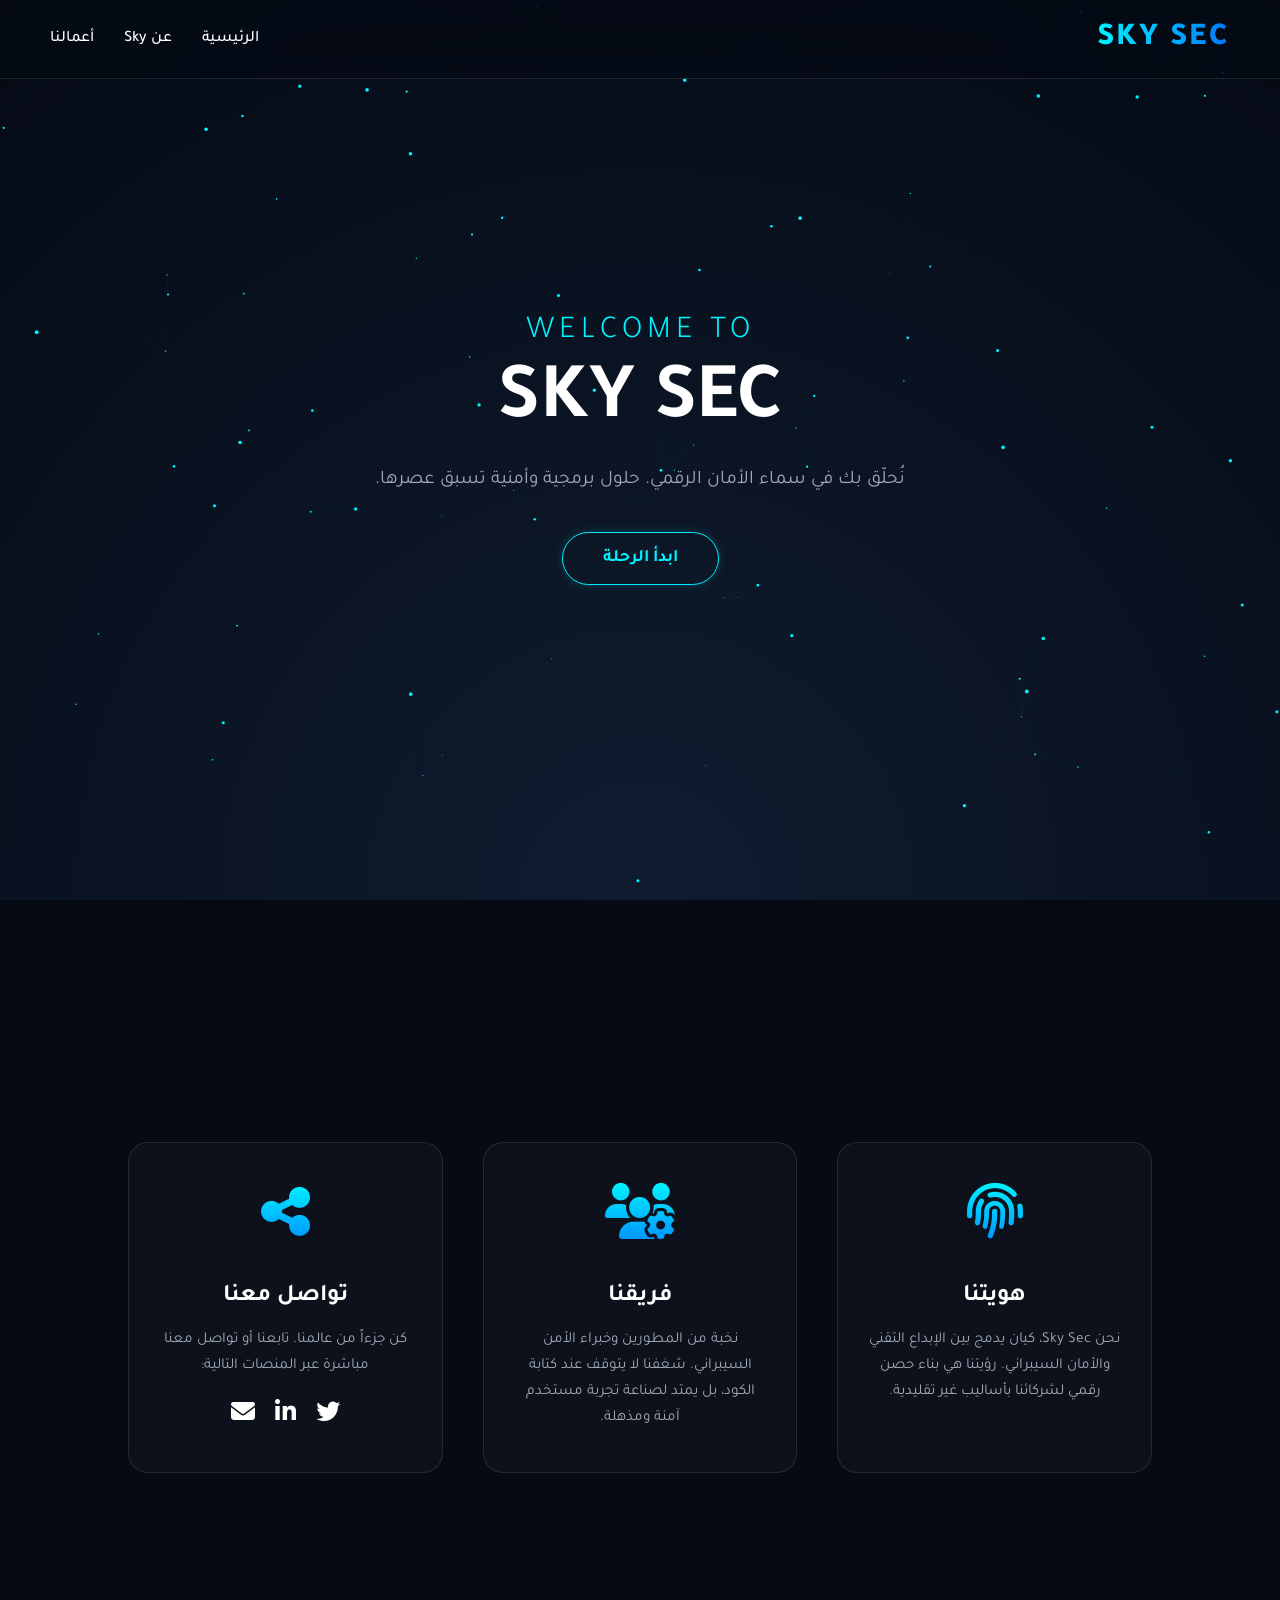
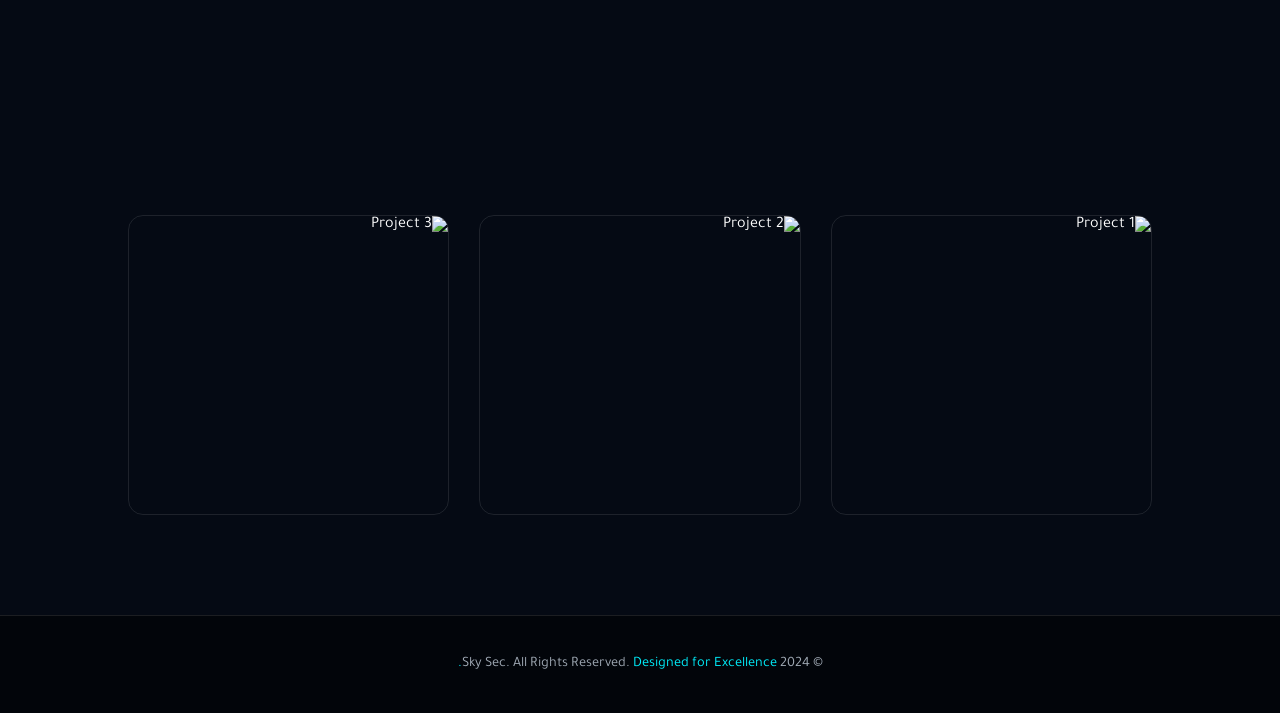
==== index.html @ 476be7e0 "Create index.html" ====
<!DOCTYPE html>
<html lang="ar" dir="rtl">
<head>
    <meta charset="UTF-8">
    <meta name="viewport" content="width=device-width, initial-scale=1.0">
    <title>Sky Sec | المستقبل الرقمي</title>
    
    <link href="https://fonts.googleapis.com/css2?family=Tajawal:wght@300;400;700;900&display=swap" rel="stylesheet">
    <link rel="stylesheet" href="https://cdnjs.cloudflare.com/ajax/libs/font-awesome/6.4.0/css/all.min.css">

    <style>
        /* --- المتغيرات والألوان --- */
        :root {
            --bg-color: #050a14;
            --accent-main: #00f2ff; /* سماوي نيون */
            --accent-secondary: #0078ff; /* أزرق كهربائي */
            --glass-bg: rgba(255, 255, 255, 0.03);
            --glass-border: rgba(255, 255, 255, 0.1);
            --text-main: #ffffff;
            --text-muted: #a0aab5;
        }

        * {
            margin: 0;
            padding: 0;
            box-sizing: border-box;
            font-family: 'Tajawal', sans-serif;
            scroll-behavior: smooth;
        }

        body {
            background-color: var(--bg-color);
            color: var(--text-main);
            overflow-x: hidden;
        }

        /* --- خلفية النجوم المتحركة --- */
        #canvas-bg {
            position: fixed;
            top: 0;
            left: 0;
            width: 100%;
            height: 100%;
            z-index: -1;
            background: radial-gradient(circle at bottom, #0f1c30 0%, #050a14 100%);
        }

        /* --- شريط التنقل (Glass Header) --- */
        header {
            position: fixed;
            top: 0;
            width: 100%;
            padding: 20px 50px;
            display: flex;
            justify-content: space-between;
            align-items: center;
            z-index: 1000;
            background: rgba(5, 10, 20, 0.7);
            backdrop-filter: blur(15px);
            border-bottom: 1px solid var(--glass-border);
            transition: 0.3s;
        }

        .logo {
            font-size: 2rem;
            font-weight: 900;
            text-transform: uppercase;
            letter-spacing: 2px;
            background: linear-gradient(90deg, var(--accent-main), var(--accent-secondary));
            -webkit-background-clip: text;
            -webkit-text-fill-color: transparent;
            position: relative;
        }

        nav ul {
            display: flex;
            list-style: none;
            gap: 30px;
        }

        nav a {
            text-decoration: none;
            color: var(--text-main);
            font-weight: 500;
            position: relative;
            padding-bottom: 5px;
            transition: 0.3s;
        }

        nav a::after {
            content: '';
            position: absolute;
            width: 0;
            height: 2px;
            bottom: 0;
            right: 0;
            background: var(--accent-main);
            transition: 0.3s;
        }

        nav a:hover::after { width: 100%; }

        /* --- القسم الرئيسي (Hero) --- */
        .hero {
            height: 100vh;
            display: flex;
            flex-direction: column;
            justify-content: center;
            align-items: center;
            text-align: center;
            padding: 0 20px;
            position: relative;
        }

        .hero h1 {
            font-size: 5rem;
            line-height: 1.1;
            margin-bottom: 20px;
            animation: fadeUp 1s ease-out;
        }

        .hero h1 span {
            color: var(--accent-main);
            display: block;
            font-size: 2rem;
            font-weight: 300;
            letter-spacing: 5px;
            margin-bottom: 10px;
        }

        .hero p {
            font-size: 1.2rem;
            color: var(--text-muted);
            max-width: 600px;
            margin-bottom: 40px;
            animation: fadeUp 1.2s ease-out;
        }

        .btn-glow {
            padding: 15px 40px;
            background: transparent;
            border: 1px solid var(--accent-main);
            color: var(--accent-main);
            font-size: 1.1rem;
            font-weight: bold;
            cursor: pointer;
            position: relative;
            overflow: hidden;
            transition: 0.4s;
            border-radius: 30px;
            text-decoration: none;
            box-shadow: 0 0 10px rgba(0, 242, 255, 0.2);
            animation: fadeUp 1.4s ease-out;
        }

        .btn-glow:hover {
            background: var(--accent-main);
            color: #000;
            box-shadow: 0 0 30px rgba(0, 242, 255, 0.6);
        }

        /* --- العناوين المشتركة --- */
        .section-title {
            text-align: center;
            font-size: 3rem;
            margin-bottom: 60px;
            position: relative;
            display: inline-block;
            left: 50%;
            transform: translateX(-50%);
        }
        .section-title::after {
            content: '';
            display: block;
            width: 80px;
            height: 4px;
            background: var(--accent-secondary);
            margin: 10px auto;
            border-radius: 2px;
        }

        /* --- قسم من نحن (الكروت الزجاجية) --- */
        section { padding: 100px 10%; position: relative; }

        .about-container {
            display: grid;
            grid-template-columns: repeat(auto-fit, minmax(300px, 1fr));
            gap: 40px;
        }

        .glass-card {
            background: var(--glass-bg);
            border: 1px solid var(--glass-border);
            backdrop-filter: blur(10px);
            padding: 40px 30px;
            border-radius: 20px;
            text-align: center;
            transition: 0.4s;
            position: relative;
            overflow: hidden;
            transform: translateY(50px);
            opacity: 0;
        }

        .glass-card::before {
            content: '';
            position: absolute;
            top: 0; left: 0; width: 100%; height: 100%;
            background: linear-gradient(135deg, rgba(255,255,255,0.1) 0%, transparent 100%);
            opacity: 0;
            transition: 0.4s;
        }

        .glass-card:hover {
            transform: translateY(-10px) !important;
            border-color: var(--accent-main);
            box-shadow: 0 10px 40px -10px rgba(0, 242, 255, 0.2);
        }

        .glass-card:hover::before { opacity: 1; }

        .icon-box {
            font-size: 3.5rem;
            margin-bottom: 25px;
            background: linear-gradient(to bottom, var(--accent-main), var(--accent-secondary));
            -webkit-background-clip: text;
            -webkit-text-fill-color: transparent;
        }

        .glass-card h3 { font-size: 1.5rem; margin-bottom: 15px; }
        .glass-card p { color: var(--text-muted); font-size: 0.95rem; line-height: 1.7; }

        /* أيقونات التواصل */
        .social-icons {
            margin-top: 20px;
            display: flex;
            justify-content: center;
            gap: 20px;
        }
        .social-icons a {
            color: var(--text-main);
            font-size: 1.5rem;
            transition: 0.3s;
        }
        .social-icons a:hover { color: var(--accent-main); transform: scale(1.2); }

        /* --- قسم المشاريع --- */
        .projects-grid {
            display: grid;
            grid-template-columns: repeat(auto-fit, minmax(300px, 1fr));
            gap: 30px;
        }

        .project-item {
            border-radius: 15px;
            overflow: hidden;
            position: relative;
            height: 300px;
            border: 1px solid var(--glass-border);
            cursor: pointer;
            transform: translateY(50px);
            opacity: 0;
        }

        .project-item img {
            width: 100%;
            height: 100%;
            object-fit: cover;
            transition: 0.5s;
        }

        .project-overlay {
            position: absolute;
            bottom: 0;
            left: 0;
            width: 100%;
            height: 100%;
            background: linear-gradient(to top, rgba(0,0,0,0.9), transparent);
            display: flex;
            flex-direction: column;
            justify-content: flex-end;
            padding: 30px;
            opacity: 0;
            transition: 0.5s;
        }

        .project-item:hover img { transform: scale(1.1); }
        .project-item:hover .project-overlay { opacity: 1; }

        .project-overlay h3 { color: var(--accent-main); margin-bottom: 10px; transform: translateY(20px); transition: 0.5s; }
        .project-overlay p { font-size: 0.9rem; transform: translateY(20px); transition: 0.5s 0.1s; }
        
        .project-item:hover .project-overlay h3,
        .project-item:hover .project-overlay p { transform: translateY(0); }

        /* --- الفوتر --- */
        footer {
            border-top: 1px solid var(--glass-border);
            padding: 40px;
            text-align: center;
            background: rgba(0,0,0,0.5);
            font-size: 0.9rem;
            color: var(--text-muted);
        }

        /* --- الأنيميشن --- */
        @keyframes fadeUp {
            from { opacity: 0; transform: translateY(30px); }
            to { opacity: 1; transform: translateY(0); }
        }

        /* كلاس للجافاسكربت عند الظهور */
        .reveal.active {
            opacity: 1;
            transform: translateY(0);
        }

        /* ميديا كويري للجوال */
        @media (max-width: 768px) {
            .hero h1 { font-size: 3rem; }
            header { padding: 15px 20px; flex-direction: column; gap: 15px; }
            .section-title { font-size: 2.2rem; }
        }

    </style>
</head>
<body>

    <canvas id="canvas-bg"></canvas>

    <header>
        <div class="logo">SKY SEC</div>
        <nav>
            <ul>
                <li><a href="#home">الرئيسية</a></li>
                <li><a href="#about">عن Sky</a></li>
                <li><a href="#projects">أعمالنا</a></li>
            </ul>
        </nav>
    </header>

    <section id="home" class="hero">
        <h1>
            <span>WELCOME TO</span>
            SKY SEC
        </h1>
        <p>نُحلّق بك في سماء الأمان الرقمي. حلول برمجية وأمنية تسبق عصرها.</p>
        <a href="#about" class="btn-glow">ابدأ الرحلة</a>
    </section>

    <section id="about">
        <h2 class="section-title reveal">من نكون؟</h2>
        <div class="about-container">
            
            <div class="glass-card reveal">
                <div class="icon-box"><i class="fas fa-fingerprint"></i></div>
                <h3>هويتنا</h3>
                <p>نحن Sky Sec، كيان يدمج بين الإبداع التقني والأمان السيبراني. رؤيتنا هي بناء حصن رقمي لشركائنا بأساليب غير تقليدية.</p>
            </div>

            <div class="glass-card reveal" style="transition-delay: 0.2s;">
                <div class="icon-box"><i class="fas fa-users-cog"></i></div>
                <h3>فريقنا</h3>
                <p>نخبة من المطورين وخبراء الأمن السيبراني. شغفنا لا يتوقف عند كتابة الكود، بل يمتد لصناعة تجربة مستخدم آمنة ومذهلة.</p>
            </div>

            <div class="glass-card reveal" style="transition-delay: 0.4s;">
                <div class="icon-box"><i class="fas fa-share-nodes"></i></div>
                <h3>تواصل معنا</h3>
                <p>كن جزءاً من عالمنا. تابعنا أو تواصل معنا مباشرة عبر المنصات التالية:</p>
                <div class="social-icons">
                    <a href="#" target="_blank"><i class="fab fa-twitter"></i></a>
                    <a href="#" target="_blank"><i class="fab fa-linkedin-in"></i></a>
                    <a href="mailto:contact@skysec.com"><i class="fas fa-envelope"></i></a>
                </div>
            </div>

        </div>
    </section>

    <section id="projects">
        <h2 class="section-title reveal">إبداعاتنا</h2>
        <div class="projects-grid">
            <div class="project-item reveal">
                <img src="https://images.unsplash.com/photo-1550751827-4bd374c3f58b?q=80&w=1000&auto=format&fit=crop" alt="Project 1">
                <div class="project-overlay">
                    <h3>Cyber Shield</h3>
                    <p>نظام حماية متطور للشركات الناشئة.</p>
                </div>
            </div>
            <div class="project-item reveal" style="transition-delay: 0.2s;">
                <img src="https://images.unsplash.com/photo-1558494949-ef526b0042a0?q=80&w=1000&auto=format&fit=crop" alt="Project 2">
                <div class="project-overlay">
                    <h3>Cloud Sky</h3>
                    <p>حلول سحابية آمنة وسريعة.</p>
                </div>
            </div>
            <div class="project-item reveal" style="transition-delay: 0.4s;">
                <img src="https://images.unsplash.com/photo-1526374965328-7f61d4dc18c5?q=80&w=1000&auto=format&fit=crop" alt="Project 3">
                <div class="project-overlay">
                    <h3>Secure App</h3>
                    <p>تطبيق للهواتف الذكية بمعايير أمان عالية.</p>
                </div>
            </div>
        </div>
    </section>

    <footer>
        <p>&copy; 2024 Sky Sec. All Rights Reserved. <span style="color:var(--accent-main)">Designed for Excellence.</span></p>
    </footer>

    <script>
        // --- 1. أنيميشن الخلفية (Canvas) ---
        const canvas = document.getElementById('canvas-bg');
        const ctx = canvas.getContext('2d');
        canvas.width = window.innerWidth;
        canvas.height = window.innerHeight;

        let particlesArray;

        // إنشاء الجزيئات
        class Particle {
            constructor() {
                this.x = Math.random() * canvas.width;
                this.y = Math.random() * canvas.height;
                this.size = Math.random() * 2;
                this.speedX = (Math.random() * 0.5) - 0.25;
                this.speedY = (Math.random() * 0.5) - 0.25;
            }
            update() {
                this.x += this.speedX;
                this.y += this.speedY;
                if (this.x > canvas.width || this.x < 0) this.speedX = -this.speedX;
                if (this.y > canvas.height || this.y < 0) this.speedY = -this.speedY;
            }
            draw() {
                ctx.fillStyle = '#00f2ff';
                ctx.beginPath();
                ctx.arc(this.x, this.y, this.size, 0, Math.PI * 2);
                ctx.fill();
            }
        }

        function init() {
            particlesArray = [];
            for (let i = 0; i < 100; i++) {
                particlesArray.push(new Particle());
            }
        }

        function animate() {
            ctx.clearRect(0, 0, canvas.width, canvas.height);
            for (let i = 0; i < particlesArray.length; i++) {
                particlesArray[i].update();
                particlesArray[i].draw();
                
                // رسم خطوط بين النقاط القريبة (شبكة)
                for (let j = i; j < particlesArray.length; j++) {
                    const dx = particlesArray[i].x - particlesArray[j].x;
                    const dy = particlesArray[i].y - particlesArray[j].y;
                    const distance = Math.sqrt(dx * dx + dy * dy);
                    if (distance < 100) {
                        ctx.beginPath();
                        ctx.strokeStyle = `rgba(0, 242, 255, ${0.1 - distance/1000})`;
                        ctx.lineWidth = 0.5;
                        ctx.moveTo(particlesArray[i].x, particlesArray[i].y);
                        ctx.lineTo(particlesArray[j].x, particlesArray[j].y);
                        ctx.stroke();
                    }
                }
            }
            requestAnimationFrame(animate);
        }

        init();
        animate();
        window.addEventListener('resize', () => {
            canvas.width = window.innerWidth;
            canvas.height = window.innerHeight;
            init();
        });

        // --- 2. أنيميشن ظهور العناصر عند السكرول (Scroll Reveal) ---
        window.addEventListener('scroll', reveal);

        function reveal() {
            var reveals = document.querySelectorAll('.reveal');
            for (var i = 0; i < reveals.length; i++) {
                var windowheight = window.innerHeight;
                var revealtop = reveals[i].getBoundingClientRect().top;
                var revealpoint = 150;

                if (revealtop < windowheight - revealpoint) {
                    reveals[i].classList.add('active');
                }
            }
        }
        // تفعيل الدالة مرة واحدة عند التحميل
        reveal();
    </script>
</body>
</html>
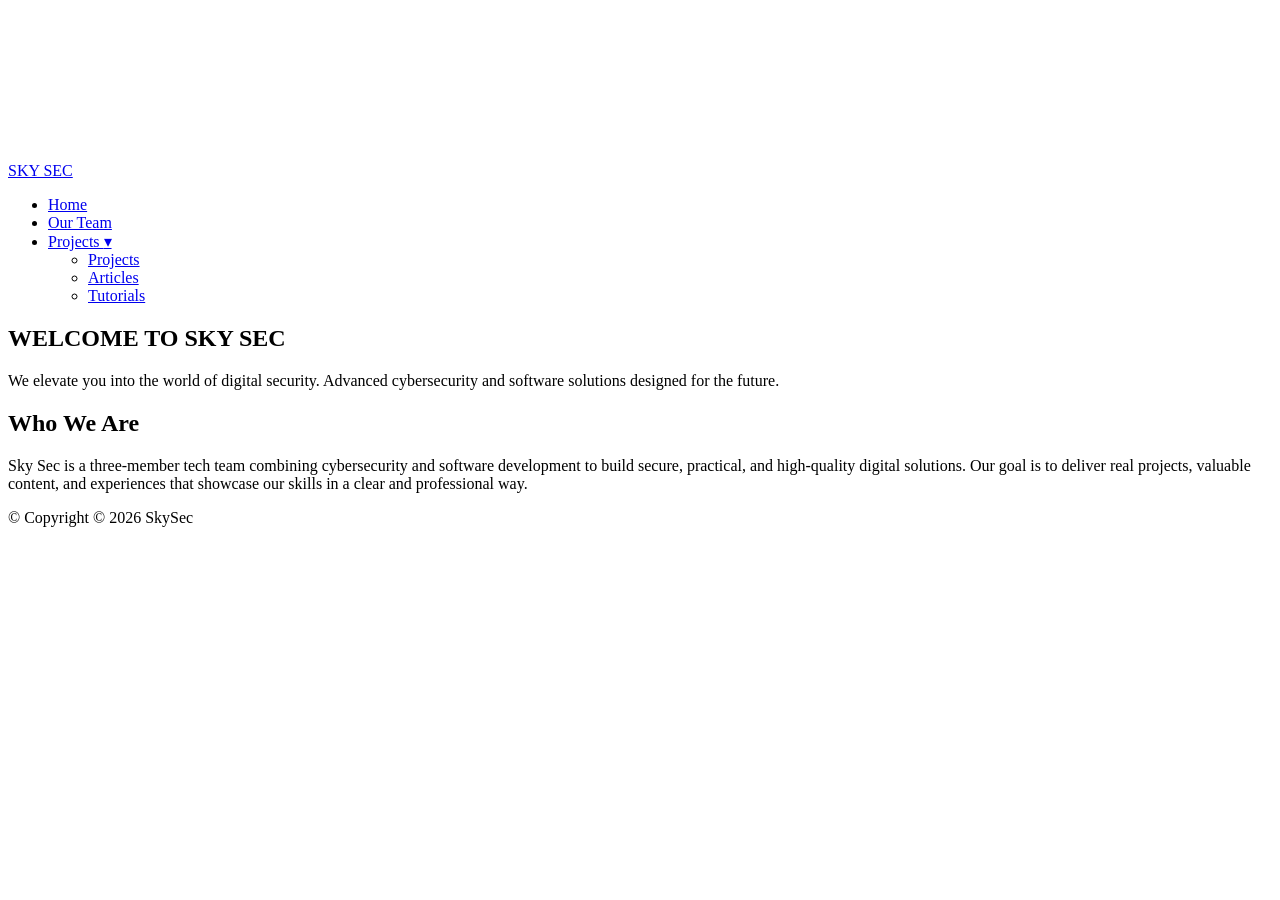
==== commit 5e8f7ff2: "Update index.html" ====
--- a/index.html
+++ b/index.html
@@ -1,502 +1,66 @@
 <!DOCTYPE html>
-<html lang="ar" dir="rtl">
+<html lang="en" dir="ltr">
 <head>
-    <meta charset="UTF-8">
-    <meta name="viewport" content="width=device-width, initial-scale=1.0">
-    <title>Sky Sec | المستقبل الرقمي</title>
-    
-    <link href="https://fonts.googleapis.com/css2?family=Tajawal:wght@300;400;700;900&display=swap" rel="stylesheet">
-    <link rel="stylesheet" href="https://cdnjs.cloudflare.com/ajax/libs/font-awesome/6.4.0/css/all.min.css">
+  <meta charset="UTF-8" />
+  <meta name="viewport" content="width=device-width, initial-scale=1.0" />
+  <title>Sky Sec | Home</title>
 
-    <style>
-        /* --- المتغيرات والألوان --- */
-        :root {
-            --bg-color: #050a14;
-            --accent-main: #00f2ff; /* سماوي نيون */
-            --accent-secondary: #0078ff; /* أزرق كهربائي */
-            --glass-bg: rgba(255, 255, 255, 0.03);
-            --glass-border: rgba(255, 255, 255, 0.1);
-            --text-main: #ffffff;
-            --text-muted: #a0aab5;
-        }
+  <!-- Fonts & Libraries -->
+  <link href="https://fonts.googleapis.com/css2?family=Tajawal:wght@300;400;700;900&display=swap" rel="stylesheet" />
+  <link rel="stylesheet" href="https://cdnjs.cloudflare.com/ajax/libs/font-awesome/6.4.0/css/all.min.css" />
+  <link rel="stylesheet" href="style.css" />
+</head>
 
-        * {
-            margin: 0;
-            padding: 0;
-            box-sizing: border-box;
-            font-family: 'Tajawal', sans-serif;
-            scroll-behavior: smooth;
-        }
+<body>
+  <!-- Animated Background -->
+  <canvas id="canvas-bg"></canvas>
 
-        body {
-            background-color: var(--bg-color);
-            color: var(--text-main);
-            overflow-x: hidden;
-        }
+  <!-- Header -->
+  <header>
+    <a href="index.html" class="logo">SKY SEC</a>
+    <nav>
+      <ul>
+        <li><a href="index.html">Home</a></li>
+        <li><a href="about.html">Our Team</a></li>
+        <li class="nav-dropdown">
+          <a href="#">Projects <span class="arrow">▾</span></a>
+          <ul class="dropdown-menu">
+            <li><a href="projects.html">Projects</a></li>
+            <li><a href="articles.html">Articles</a></li>
+            <li><a href="tutorials.html">Tutorials</a></li>
+          </ul>
+        </li>
+      </ul>
+    </nav>
+  </header>
 
-        /* --- خلفية النجوم المتحركة --- */
-        #canvas-bg {
-            position: fixed;
-            top: 0;
-            left: 0;
-            width: 100%;
-            height: 100%;
-            z-index: -1;
-            background: radial-gradient(circle at bottom, #0f1c30 0%, #050a14 100%);
-        }
+  <!-- Hero Section -->
+  <section class="hero">
+    <h1>
+      <span>WELCOME TO</span>
+      SKY SEC
+    </h1>
+    <p>
+      We elevate you into the world of digital security.
+      Advanced cybersecurity and software solutions designed for the future.
+    </p>
+  </section>
+  <div class="hero-divider"></div>
+  
+    <!-- Summary (Top Rectangle) -->
+         <h2 class="team-title reveal">Who We Are</h2>
+    <div class="glass-card reveal about-summary">
+      <p class="index-summary-text">
+        Sky Sec is a three-member tech team combining cybersecurity and software development to build secure,
+        practical, and high-quality digital solutions. Our goal is to deliver real projects, valuable content,
+        and experiences that showcase our skills in a clear and professional way.
+      </p>
+    </div>
+  <!-- Footer -->
+  <footer>
+    <p>&copy; Copyright © 2026 SkySec</p>
+  </footer>
 
-        /* --- شريط التنقل (Glass Header) --- */
-        header {
-            position: fixed;
-            top: 0;
-            width: 100%;
-            padding: 20px 50px;
-            display: flex;
-            justify-content: space-between;
-            align-items: center;
-            z-index: 1000;
-            background: rgba(5, 10, 20, 0.7);
-            backdrop-filter: blur(15px);
-            border-bottom: 1px solid var(--glass-border);
-            transition: 0.3s;
-        }
-
-        .logo {
-            font-size: 2rem;
-            font-weight: 900;
-            text-transform: uppercase;
-            letter-spacing: 2px;
-            background: linear-gradient(90deg, var(--accent-main), var(--accent-secondary));
-            -webkit-background-clip: text;
-            -webkit-text-fill-color: transparent;
-            position: relative;
-        }
-
-        nav ul {
-            display: flex;
-            list-style: none;
-            gap: 30px;
-        }
-
-        nav a {
-            text-decoration: none;
-            color: var(--text-main);
-            font-weight: 500;
-            position: relative;
-            padding-bottom: 5px;
-            transition: 0.3s;
-        }
-
-        nav a::after {
-            content: '';
-            position: absolute;
-            width: 0;
-            height: 2px;
-            bottom: 0;
-            right: 0;
-            background: var(--accent-main);
-            transition: 0.3s;
-        }
-
-        nav a:hover::after { width: 100%; }
-
-        /* --- القسم الرئيسي (Hero) --- */
-        .hero {
-            height: 100vh;
-            display: flex;
-            flex-direction: column;
-            justify-content: center;
-            align-items: center;
-            text-align: center;
-            padding: 0 20px;
-            position: relative;
-        }
-
-        .hero h1 {
-            font-size: 5rem;
-            line-height: 1.1;
-            margin-bottom: 20px;
-            animation: fadeUp 1s ease-out;
-        }
-
-        .hero h1 span {
-            color: var(--accent-main);
-            display: block;
-            font-size: 2rem;
-            font-weight: 300;
-            letter-spacing: 5px;
-            margin-bottom: 10px;
-        }
-
-        .hero p {
-            font-size: 1.2rem;
-            color: var(--text-muted);
-            max-width: 600px;
-            margin-bottom: 40px;
-            animation: fadeUp 1.2s ease-out;
-        }
-
-        .btn-glow {
-            padding: 15px 40px;
-            background: transparent;
-            border: 1px solid var(--accent-main);
-            color: var(--accent-main);
-            font-size: 1.1rem;
-            font-weight: bold;
-            cursor: pointer;
-            position: relative;
-            overflow: hidden;
-            transition: 0.4s;
-            border-radius: 30px;
-            text-decoration: none;
-            box-shadow: 0 0 10px rgba(0, 242, 255, 0.2);
-            animation: fadeUp 1.4s ease-out;
-        }
-
-        .btn-glow:hover {
-            background: var(--accent-main);
-            color: #000;
-            box-shadow: 0 0 30px rgba(0, 242, 255, 0.6);
-        }
-
-        /* --- العناوين المشتركة --- */
-        .section-title {
-            text-align: center;
-            font-size: 3rem;
-            margin-bottom: 60px;
-            position: relative;
-            display: inline-block;
-            left: 50%;
-            transform: translateX(-50%);
-        }
-        .section-title::after {
-            content: '';
-            display: block;
-            width: 80px;
-            height: 4px;
-            background: var(--accent-secondary);
-            margin: 10px auto;
-            border-radius: 2px;
-        }
-
-        /* --- قسم من نحن (الكروت الزجاجية) --- */
-        section { padding: 100px 10%; position: relative; }
-
-        .about-container {
-            display: grid;
-            grid-template-columns: repeat(auto-fit, minmax(300px, 1fr));
-            gap: 40px;
-        }
-
-        .glass-card {
-            background: var(--glass-bg);
-            border: 1px solid var(--glass-border);
-            backdrop-filter: blur(10px);
-            padding: 40px 30px;
-            border-radius: 20px;
-            text-align: center;
-            transition: 0.4s;
-            position: relative;
-            overflow: hidden;
-            transform: translateY(50px);
-            opacity: 0;
-        }
-
-        .glass-card::before {
-            content: '';
-            position: absolute;
-            top: 0; left: 0; width: 100%; height: 100%;
-            background: linear-gradient(135deg, rgba(255,255,255,0.1) 0%, transparent 100%);
-            opacity: 0;
-            transition: 0.4s;
-        }
-
-        .glass-card:hover {
-            transform: translateY(-10px) !important;
-            border-color: var(--accent-main);
-            box-shadow: 0 10px 40px -10px rgba(0, 242, 255, 0.2);
-        }
-
-        .glass-card:hover::before { opacity: 1; }
-
-        .icon-box {
-            font-size: 3.5rem;
-            margin-bottom: 25px;
-            background: linear-gradient(to bottom, var(--accent-main), var(--accent-secondary));
-            -webkit-background-clip: text;
-            -webkit-text-fill-color: transparent;
-        }
-
-        .glass-card h3 { font-size: 1.5rem; margin-bottom: 15px; }
-        .glass-card p { color: var(--text-muted); font-size: 0.95rem; line-height: 1.7; }
-
-        /* أيقونات التواصل */
-        .social-icons {
-            margin-top: 20px;
-            display: flex;
-            justify-content: center;
-            gap: 20px;
-        }
-        .social-icons a {
-            color: var(--text-main);
-            font-size: 1.5rem;
-            transition: 0.3s;
-        }
-        .social-icons a:hover { color: var(--accent-main); transform: scale(1.2); }
-
-        /* --- قسم المشاريع --- */
-        .projects-grid {
-            display: grid;
-            grid-template-columns: repeat(auto-fit, minmax(300px, 1fr));
-            gap: 30px;
-        }
-
-        .project-item {
-            border-radius: 15px;
-            overflow: hidden;
-            position: relative;
-            height: 300px;
-            border: 1px solid var(--glass-border);
-            cursor: pointer;
-            transform: translateY(50px);
-            opacity: 0;
-        }
-
-        .project-item img {
-            width: 100%;
-            height: 100%;
-            object-fit: cover;
-            transition: 0.5s;
-        }
-
-        .project-overlay {
-            position: absolute;
-            bottom: 0;
-            left: 0;
-            width: 100%;
-            height: 100%;
-            background: linear-gradient(to top, rgba(0,0,0,0.9), transparent);
-            display: flex;
-            flex-direction: column;
-            justify-content: flex-end;
-            padding: 30px;
-            opacity: 0;
-            transition: 0.5s;
-        }
-
-        .project-item:hover img { transform: scale(1.1); }
-        .project-item:hover .project-overlay { opacity: 1; }
-
-        .project-overlay h3 { color: var(--accent-main); margin-bottom: 10px; transform: translateY(20px); transition: 0.5s; }
-        .project-overlay p { font-size: 0.9rem; transform: translateY(20px); transition: 0.5s 0.1s; }
-        
-        .project-item:hover .project-overlay h3,
-        .project-item:hover .project-overlay p { transform: translateY(0); }
-
-        /* --- الفوتر --- */
-        footer {
-            border-top: 1px solid var(--glass-border);
-            padding: 40px;
-            text-align: center;
-            background: rgba(0,0,0,0.5);
-            font-size: 0.9rem;
-            color: var(--text-muted);
-        }
-
-        /* --- الأنيميشن --- */
-        @keyframes fadeUp {
-            from { opacity: 0; transform: translateY(30px); }
-            to { opacity: 1; transform: translateY(0); }
-        }
-
-        /* كلاس للجافاسكربت عند الظهور */
-        .reveal.active {
-            opacity: 1;
-            transform: translateY(0);
-        }
-
-        /* ميديا كويري للجوال */
-        @media (max-width: 768px) {
-            .hero h1 { font-size: 3rem; }
-            header { padding: 15px 20px; flex-direction: column; gap: 15px; }
-            .section-title { font-size: 2.2rem; }
-        }
-
-    </style>
-</head>
-<body>
-
-    <canvas id="canvas-bg"></canvas>
-
-    <header>
-        <div class="logo">SKY SEC</div>
-        <nav>
-            <ul>
-                <li><a href="#home">الرئيسية</a></li>
-                <li><a href="#about">عن Sky</a></li>
-                <li><a href="#projects">أعمالنا</a></li>
-            </ul>
-        </nav>
-    </header>
-
-    <section id="home" class="hero">
-        <h1>
-            <span>WELCOME TO</span>
-            SKY SEC
-        </h1>
-        <p>نُحلّق بك في سماء الأمان الرقمي. حلول برمجية وأمنية تسبق عصرها.</p>
-        <a href="#about" class="btn-glow">ابدأ الرحلة</a>
-    </section>
-
-    <section id="about">
-        <h2 class="section-title reveal">من نكون؟</h2>
-        <div class="about-container">
-            
-            <div class="glass-card reveal">
-                <div class="icon-box"><i class="fas fa-fingerprint"></i></div>
-                <h3>هويتنا</h3>
-                <p>نحن Sky Sec، كيان يدمج بين الإبداع التقني والأمان السيبراني. رؤيتنا هي بناء حصن رقمي لشركائنا بأساليب غير تقليدية.</p>
-            </div>
-
-            <div class="glass-card reveal" style="transition-delay: 0.2s;">
-                <div class="icon-box"><i class="fas fa-users-cog"></i></div>
-                <h3>فريقنا</h3>
-                <p>نخبة من المطورين وخبراء الأمن السيبراني. شغفنا لا يتوقف عند كتابة الكود، بل يمتد لصناعة تجربة مستخدم آمنة ومذهلة.</p>
-            </div>
-
-            <div class="glass-card reveal" style="transition-delay: 0.4s;">
-                <div class="icon-box"><i class="fas fa-share-nodes"></i></div>
-                <h3>تواصل معنا</h3>
-                <p>كن جزءاً من عالمنا. تابعنا أو تواصل معنا مباشرة عبر المنصات التالية:</p>
-                <div class="social-icons">
-                    <a href="#" target="_blank"><i class="fab fa-twitter"></i></a>
-                    <a href="#" target="_blank"><i class="fab fa-linkedin-in"></i></a>
-                    <a href="mailto:contact@skysec.com"><i class="fas fa-envelope"></i></a>
-                </div>
-            </div>
-
-        </div>
-    </section>
-
-    <section id="projects">
-        <h2 class="section-title reveal">إبداعاتنا</h2>
-        <div class="projects-grid">
-            <div class="project-item reveal">
-                <img src="https://images.unsplash.com/photo-1550751827-4bd374c3f58b?q=80&w=1000&auto=format&fit=crop" alt="Project 1">
-                <div class="project-overlay">
-                    <h3>Cyber Shield</h3>
-                    <p>نظام حماية متطور للشركات الناشئة.</p>
-                </div>
-            </div>
-            <div class="project-item reveal" style="transition-delay: 0.2s;">
-                <img src="https://images.unsplash.com/photo-1558494949-ef526b0042a0?q=80&w=1000&auto=format&fit=crop" alt="Project 2">
-                <div class="project-overlay">
-                    <h3>Cloud Sky</h3>
-                    <p>حلول سحابية آمنة وسريعة.</p>
-                </div>
-            </div>
-            <div class="project-item reveal" style="transition-delay: 0.4s;">
-                <img src="https://images.unsplash.com/photo-1526374965328-7f61d4dc18c5?q=80&w=1000&auto=format&fit=crop" alt="Project 3">
-                <div class="project-overlay">
-                    <h3>Secure App</h3>
-                    <p>تطبيق للهواتف الذكية بمعايير أمان عالية.</p>
-                </div>
-            </div>
-        </div>
-    </section>
-
-    <footer>
-        <p>&copy; 2024 Sky Sec. All Rights Reserved. <span style="color:var(--accent-main)">Designed for Excellence.</span></p>
-    </footer>
-
-    <script>
-        // --- 1. أنيميشن الخلفية (Canvas) ---
-        const canvas = document.getElementById('canvas-bg');
-        const ctx = canvas.getContext('2d');
-        canvas.width = window.innerWidth;
-        canvas.height = window.innerHeight;
-
-        let particlesArray;
-
-        // إنشاء الجزيئات
-        class Particle {
-            constructor() {
-                this.x = Math.random() * canvas.width;
-                this.y = Math.random() * canvas.height;
-                this.size = Math.random() * 2;
-                this.speedX = (Math.random() * 0.5) - 0.25;
-                this.speedY = (Math.random() * 0.5) - 0.25;
-            }
-            update() {
-                this.x += this.speedX;
-                this.y += this.speedY;
-                if (this.x > canvas.width || this.x < 0) this.speedX = -this.speedX;
-                if (this.y > canvas.height || this.y < 0) this.speedY = -this.speedY;
-            }
-            draw() {
-                ctx.fillStyle = '#00f2ff';
-                ctx.beginPath();
-                ctx.arc(this.x, this.y, this.size, 0, Math.PI * 2);
-                ctx.fill();
-            }
-        }
-
-        function init() {
-            particlesArray = [];
-            for (let i = 0; i < 100; i++) {
-                particlesArray.push(new Particle());
-            }
-        }
-
-        function animate() {
-            ctx.clearRect(0, 0, canvas.width, canvas.height);
-            for (let i = 0; i < particlesArray.length; i++) {
-                particlesArray[i].update();
-                particlesArray[i].draw();
-                
-                // رسم خطوط بين النقاط القريبة (شبكة)
-                for (let j = i; j < particlesArray.length; j++) {
-                    const dx = particlesArray[i].x - particlesArray[j].x;
-                    const dy = particlesArray[i].y - particlesArray[j].y;
-                    const distance = Math.sqrt(dx * dx + dy * dy);
-                    if (distance < 100) {
-                        ctx.beginPath();
-                        ctx.strokeStyle = `rgba(0, 242, 255, ${0.1 - distance/1000})`;
-                        ctx.lineWidth = 0.5;
-                        ctx.moveTo(particlesArray[i].x, particlesArray[i].y);
-                        ctx.lineTo(particlesArray[j].x, particlesArray[j].y);
-                        ctx.stroke();
-                    }
-                }
-            }
-            requestAnimationFrame(animate);
-        }
-
-        init();
-        animate();
-        window.addEventListener('resize', () => {
-            canvas.width = window.innerWidth;
-            canvas.height = window.innerHeight;
-            init();
-        });
-
-        // --- 2. أنيميشن ظهور العناصر عند السكرول (Scroll Reveal) ---
-        window.addEventListener('scroll', reveal);
-
-        function reveal() {
-            var reveals = document.querySelectorAll('.reveal');
-            for (var i = 0; i < reveals.length; i++) {
-                var windowheight = window.innerHeight;
-                var revealtop = reveals[i].getBoundingClientRect().top;
-                var revealpoint = 150;
-
-                if (revealtop < windowheight - revealpoint) {
-                    reveals[i].classList.add('active');
-                }
-            }
-        }
-        // تفعيل الدالة مرة واحدة عند التحميل
-        reveal();
-    </script>
+  <script src="script.js"></script>
 </body>
 </html>
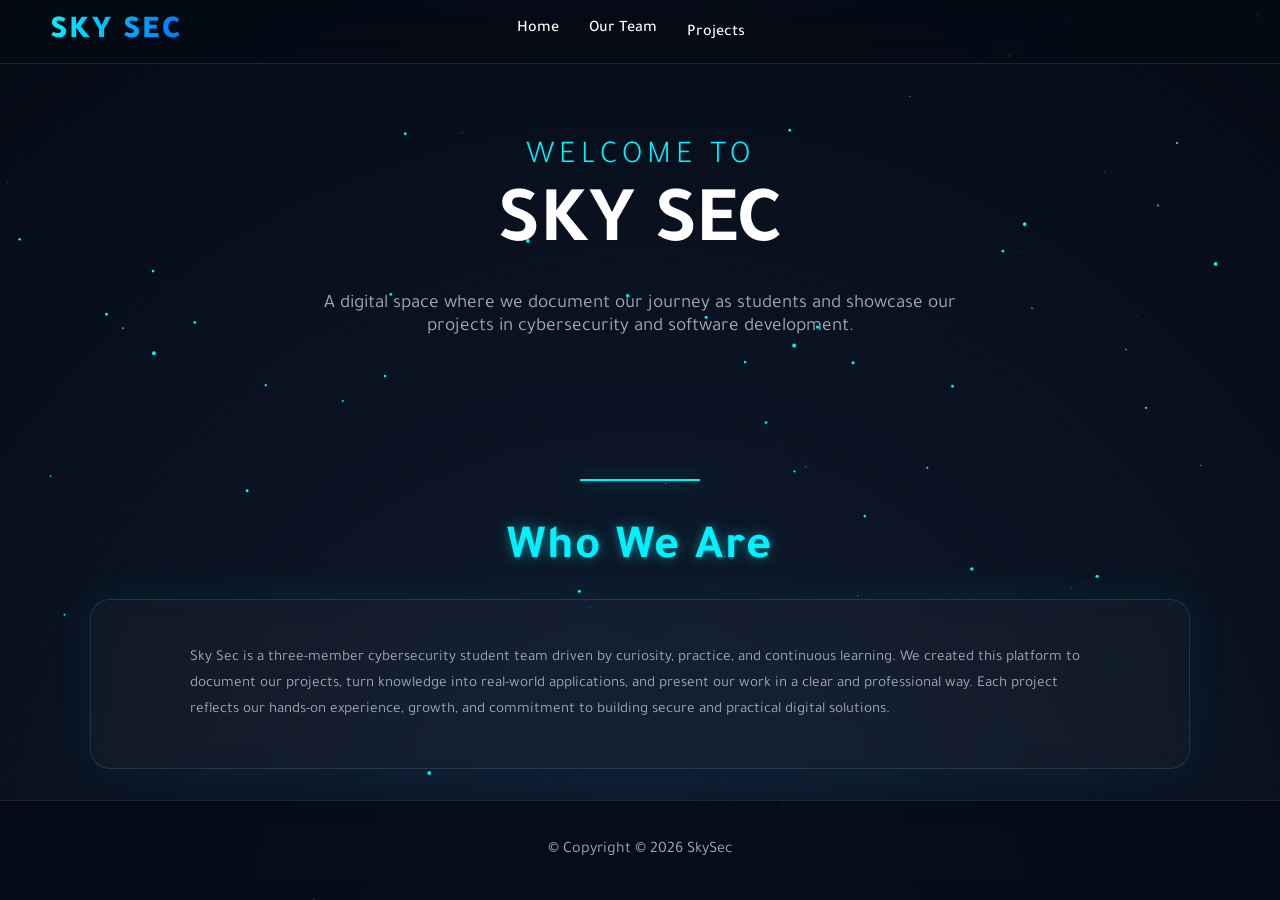
==== commit ec8d34be: "Update index.html" ====
--- a/index.html
+++ b/index.html
@@ -41,8 +41,7 @@
       SKY SEC
     </h1>
     <p>
-      We elevate you into the world of digital security.
-      Advanced cybersecurity and software solutions designed for the future.
+    A digital space where we document our journey as students and showcase our projects in cybersecurity and software development.
     </p>
   </section>
   <div class="hero-divider"></div>
@@ -51,9 +50,9 @@
          <h2 class="team-title reveal">Who We Are</h2>
     <div class="glass-card reveal about-summary">
       <p class="index-summary-text">
-        Sky Sec is a three-member tech team combining cybersecurity and software development to build secure,
-        practical, and high-quality digital solutions. Our goal is to deliver real projects, valuable content,
-        and experiences that showcase our skills in a clear and professional way.
+     Sky Sec is a three-member cybersecurity student team driven by curiosity, practice, and continuous learning.
+We created this platform to document our projects, turn knowledge into real-world applications, and present our work in a clear and professional way.
+Each project reflects our hands-on experience, growth, and commitment to building secure and practical digital solutions.
       </p>
     </div>
   <!-- Footer -->
--- a/style.css
+++ b/style.css
@@ -0,0 +1,687 @@
+/* =========================
+   1) Theme / Variables
+========================= */
+:root {
+  --bg-color: #050a14;
+  --accent-main: #00f2ff;
+  --accent-secondary: #0078ff;
+
+  --glass-bg: rgba(255, 255, 255, 0.03);
+  --glass-border: rgba(255, 255, 255, 0.1);
+
+  --text-main: #ffffff;
+  --text-muted: #a0aab5; /* كان أبيض - هذا أفضل */
+}
+
+/* =========================
+   2) Reset / Base
+========================= */
+* {
+  margin: 0;
+  padding: 0;
+  box-sizing: border-box;
+  font-family: "Tajawal", sans-serif;
+  scroll-behavior: smooth;
+}
+
+body {
+  background-color: var(--bg-color);
+  color: var(--text-main);
+  overflow-x: hidden;
+}
+
+/* =========================
+   3) Background (Canvas)
+========================= */
+#canvas-bg {
+  position: fixed;
+  top: 0;
+  left: 0;
+  width: 100%;
+  height: 100%;
+  z-index: -1;
+  background: radial-gradient(circle at bottom, #0f1c30 0%, #050a14 100%);
+}
+
+/* =========================
+   4) Header / Navbar
+========================= */
+header {
+  position: fixed;
+  top: 0;
+  width: 100%;
+  padding: 20px 50px;
+
+  display: flex;
+  align-items: center;
+  justify-content: center; /* يجعل الـ nav بالوسط */
+
+  z-index: 1000;
+  background: rgba(5, 10, 20, 0.7);
+  backdrop-filter: blur(15px);
+  border-bottom: 1px solid var(--glass-border);
+  --header-pad: 20px; /* لتعديل التباعد بسهولة */
+}
+
+.logo {
+  font-size: 2rem;
+  font-weight: 900;
+  text-transform: uppercase;
+  letter-spacing: 2px;
+
+  background: linear-gradient(90deg, var(--accent-main), var(--accent-secondary));
+  -webkit-background-clip: text;
+  -webkit-text-fill-color: transparent;
+
+  position: absolute;
+  left: 50px;
+  text-decoration: none;
+}
+
+nav ul {
+  display: flex;
+  list-style: none;
+  gap: 30px;
+}
+
+nav a {
+  text-decoration: none;
+  color: var(--text-main);
+  font-weight: 500;
+  position: relative;
+  padding-bottom: 5px;
+  transition: 0.3s;
+}
+
+nav a::after {
+  content: "";
+  position: absolute;
+  width: 0;
+  height: 2px;
+  bottom: 0;
+  left: 0;
+  background: var(--accent-main);
+  transition: 0.3s;
+}
+
+nav a:hover::after {
+  width: 100%;
+}
+.nav-dropdown > a::after {
+  display: none !important;
+}
+
+/* ===== Dropdown ===== */
+.nav-dropdown{
+  position: relative;
+}
+/* THE SUB-MENU */
+.dropdown-menu{
+  position: absolute;
+  display: block !important;
+  top: calc(100% + 20px - 1px);
+
+  left: 50%;
+  transform: translateX(-50%);
+
+  min-width: 220px;
+  padding: 8px 0;
+  margin: 0;
+
+  list-style: none;
+
+  background: rgba(5, 10, 20, 0.7);
+  backdrop-filter: blur(12px);
+
+  border-radius: 0 0 14px 14px;
+  border: 1px solid rgba(255,255,255,0.12);
+  border-top: none;
+
+  /* THE BLUE LINE*/
+  box-shadow: 0 -3px 0 var(--accent-main);
+
+  /* الإخفاء */
+  opacity: 0;
+  visibility: hidden;
+  transform: translateX(-50%) translateY(10px);
+  transition: .25s ease;
+
+  z-index: 2000;
+}
+
+/* الظهور */
+.nav-dropdown:hover .dropdown-menu{
+  opacity: 1;
+  visibility: visible;
+  transform: translateX(-50%) translateY(0);
+}
+
+/* عناصر القائمة — عمودية */
+.dropdown-menu li{
+  display: block !important;
+  width: 100% !important;
+}
+
+/* الروابط */
+.dropdown-menu li a{
+  display: block !important;
+  width: 100% !important;
+  padding: 12px 22px;
+
+  color: #fff;
+  font-size: 1rem;
+  font-weight: 600;
+
+  text-decoration: none;
+  text-align: center;
+
+  transition: .2s ease;
+}
+
+/* Hover */
+.dropdown-menu li a:hover{
+  background: rgba(0,242,255,0.1);
+  color: var(--accent-main);
+}
+.nav-dropdown .arrow{
+  opacity: 0;
+  margin-left: 6px;
+  transition: opacity .25s ease, transform .25s ease;
+  transform: rotate(180deg);
+}
+
+.nav-dropdown:hover .arrow{
+  opacity: 1;
+  transform: translateY(0);
+}
+
+/* =========================
+   5) Hero Section (Home)
+========================= */
+.hero {
+  height: auto;
+  display: flex;
+  flex-direction: column;
+  justify-content: flex-start;
+  align-items: center;
+  text-align: center;
+  padding: 0 10px;
+  padding-top: 140px; 
+  padding-bottom: 60px;
+}
+
+.hero h1 {
+  font-size: 5rem;
+  line-height: 1.1;
+  margin-bottom: 20px;
+  animation: fadeUp 1s ease-out;
+}
+
+.hero h1 span {
+  color: var(--accent-main);
+  display: block;
+  font-size: 2rem;
+  font-weight: 300;
+  letter-spacing: 5px;
+  margin-bottom: 10px;
+}
+
+.hero p {
+  font-size: 1.2rem;
+  color: var(--text-muted);
+  max-width: 650px;
+  margin-bottom: 20px;
+  animation: fadeUp 1.2s ease-out;
+}
+
+.btn-glow {
+  padding: 15px 40px;
+  background: transparent;
+  border: 1px solid var(--accent-main);
+  color: var(--accent-main);
+  font-size: 1.1rem;
+  font-weight: bold;
+  cursor: pointer;
+  border-radius: 30px;
+  text-decoration: none;
+  transition: 0.4s;
+  box-shadow: 0 0 10px rgba(0, 242, 255, 0.2);
+  animation: fadeUp 1.4s ease-out;
+}
+
+.btn-glow:hover {
+  background: var(--accent-main);
+  color: #000;
+  box-shadow: 0 0 30px rgba(0, 242, 255, 0.6);
+}
+.index-summary-text {
+  font-size: 1.3rem;
+  line-height: 1.9;
+  color: rgba(255,255,255,0.85);
+  text-align: left;
+  max-width: 900px;
+  margin: 0 auto;
+}
+
+.hero-divider {
+  width: 120px;
+  height: 2px;
+  margin: 60px auto;
+  background: var(--accent-main);
+  box-shadow: 0 0 20px rgba(0,242,255,.6);
+}
+
+/* =========================
+   6) Sections Layout
+========================= */
+section {
+  padding: 90px 10%;
+  position: relative;
+}
+
+/* عشان الروابط (#about / #projects) ما تدخل تحت الهيدر */
+section[id] {
+  scroll-margin-top: 120px;
+}
+
+/* =========================
+   7) Shared Titles
+========================= */
+.section-title {
+  text-align: center;
+  font-size: 3rem;
+  margin-bottom: 60px;
+  position: relative;
+
+  /* إزالة أي ميل/تحويل محتمل */
+  transform: none;
+}
+
+.section-title::after {
+  display: none;
+  background: var(--accent-main);
+  border-radius: 2px;
+}
+
+/* =========================
+   8) Glass Card / Common
+========================= */
+.glass-card {
+  background: var(--glass-bg);
+  border: 1px solid var(--glass-border);
+  backdrop-filter: blur(10px);
+  padding: 40px 30px;
+  border-radius: 20px;
+  text-align: center;
+  transition: 0.4s;
+  position: relative;
+  overflow: hidden;
+}
+
+.glass-card::before {
+  content: "";
+  position: absolute;
+  inset: 0;
+  background: linear-gradient(135deg, rgba(255, 255, 255, 0.1) 0%, transparent 100%);
+  opacity: 0;
+  transition: 0.4s;
+  pointer-events: none;
+
+}
+
+.glass-card:hover {
+  transform: translateY(-10px);
+  border-color: var(--accent-main);
+  box-shadow: 0 10px 40px -10px rgba(0, 242, 255, 0.2);
+}
+
+.glass-card:hover::before {
+  opacity: 1;
+}
+
+.icon-box {
+  font-size: 3.5rem;
+  margin-bottom: 25px;
+  background: linear-gradient(to bottom, var(--accent-main), var(--accent-secondary));
+  -webkit-background-clip: text;
+  -webkit-text-fill-color: transparent;
+}
+
+.glass-card h3 {
+  font-size: 1.5rem;
+  margin-bottom: 15px;
+}
+
+.glass-card p {
+  color: var(--text-muted);
+  font-size: 0.95rem;
+  line-height: 1.7;
+}
+
+/* Social Icons */
+.social-icons {
+  margin-top: 20px;
+  display: flex;
+  justify-content: center;
+  gap: 20px;
+  position: relative;
+  z-index: 5;
+}
+
+.social-icons a {
+  color: var(--text-main);
+  font-size: 1.5rem;
+  transition: 0.3s;
+}
+
+.social-icons a:hover {
+  color: var(--accent-main);
+  transform: scale(1.15);
+}
+
+/* =========================
+   9) About Page (Who We Are + Team)
+========================= */
+.about-summary {
+  margin-top: 0;
+  padding: 45px 60px;
+  max-width: 1100px;
+  margin: 0 auto 40px;
+  box-shadow: 0 0 40px rgba(0, 242, 255, 0.08);
+}
+
+.about-summary-title,
+.team-title {
+  text-align: center;
+  font-size: 3rem;
+  margin: 120px auto 20px;
+  margin-top: -20px;
+  color: var(--accent-main);
+  text-shadow: 0 0 10px rgba(0, 242, 255, 0.4), 0 0 25px rgba(0, 242, 255, 0.2);
+  letter-spacing: 2px;
+}
+
+.about-container {
+  display: grid;
+  grid-template-columns: repeat(auto-fit, minmax(300px, 1fr));
+  gap: 40px;
+}
+
+.team-card {
+  padding-top: 30px;
+}
+
+.avatar {
+  width: 110px;
+  height: 110px;
+  object-fit: cover;
+  border-radius: 50%;
+  border: 2px solid var(--accent-main);
+  margin: 0 auto 18px;
+  display: block;
+  box-shadow: 0 0 25px rgba(0, 242, 255, 0.12);
+}
+
+.member-name {
+  color: var(--accent-main);
+  font-size: 1.4rem;
+  margin-bottom: 6px;
+}
+
+.member-role {
+  color: var(--accent-main);
+  font-weight: 700;
+  margin-bottom: 12px;
+}
+
+.member-bio {
+  color: var(--text-muted);
+  line-height: 1.8;
+  font-size: 0.95rem;
+}
+
+/* =========================
+   10) Projects
+========================= */
+.projects-grid {
+  display: grid;
+  grid-template-columns: repeat(auto-fit, minmax(300px, 1fr));
+  gap: 30px;
+}
+
+.project-item {
+  border-radius: 15px;
+  overflow: hidden;
+  position: relative;
+  height: 300px;
+  border: 1px solid var(--glass-border);
+  cursor: pointer;
+}
+
+.project-card:hover img {
+  width: 100%;
+  height: 100%;
+  object-fit: cover;
+  transition: 0.5s;
+  transform: scale(1.1);
+
+}
+
+/* ===== Projects Card (Image + Glass Info Under) ===== */
+.project-card{
+  border-radius: 18px;
+  overflow: hidden;
+  border: 1px solid var(--glass-border);
+  background: rgba(255,255,255,0.02);
+  transition: 0.3s ease;
+}
+
+
+.project-card::before {
+  content: "";
+  position: absolute;
+  inset: 0;
+  border-radius: 18px;
+  border: 2px solid var(--accent-main);
+  box-shadow: 0 0 20px rgba(0, 242, 255, 0.35);
+  opacity: 0;                 /* مخفي */
+  transition: opacity 0.4s ease;
+  pointer-events: none;
+  z-index: 3;
+}
+
+.project-overlay h3 {
+  color: var(--accent-main);
+  margin-bottom: 10px;
+  transform: translateY(20px);
+  transition: 0.5s;
+}
+
+.project-overlay p {
+  font-size: 0.9rem;
+  transform: translateY(20px);
+  transition: 0.5s 0.1s;
+}
+
+.project-card:hover::before {
+  opacity: 1;
+  transform: scale(1);
+}
+.project-btn{
+  display: inline-block;
+  margin-top: 14px;
+  padding: 10px 22px;
+  border-radius: 25px;
+  border: 1px solid var(--accent-main);
+  color: var(--accent-main);
+  text-decoration: none;
+  font-size: 0.9rem;
+  font-weight: 600;
+  transition: 0.3s;
+  background: rgba(0, 242, 255, 0.05);
+}
+
+.project-btn:hover{
+  background: var(--accent-main);
+  color: #000;
+  box-shadow: 0 0 20px rgba(0, 242, 255, 0.4);
+}
+
+.project-card:hover{
+  border-color: var(--accent-main);
+  box-shadow: 0 0 25px rgba(0,242,255,0.18);
+  transform: translateY(-6px);
+}
+/* الصورة */
+.project-media{
+  height: 220px;
+  overflow: hidden;
+}
+.project-media img{
+  width: 100%;
+  height: 100%;
+  object-fit: cover;
+  display: block;
+  transition: transform .5s ease;
+}
+
+
+.project-media::after {
+  content: "";
+  position: absolute;
+  inset: 0;
+  border-radius: 18px;
+  border: 2px solid var(--accent-main);
+  opacity: 0;
+  transition: 0.3s ease;
+  pointer-events: none;
+}
+.project-card:hover .project-media img{
+  transform: scale(1.06);
+}
+
+.project-card:hover .project-media::after {
+  opacity: 1;
+}
+
+/* مربع شفاف تحت الصورة */
+.project-info{
+  padding: 20px;
+  background: rgba(255,255,255,0.03);
+  backdrop-filter: blur(12px);
+  border-top: 1px solid rgba(255,255,255,0.08); /* الخط الفاصل */
+}
+
+.project-info h3 {
+  color: var(--accent-main);
+  margin-bottom: 8px;
+  font-size: 1.1rem;
+}
+
+.project-info p {
+  color: var(--text-muted);
+  font-size: 0.95rem;
+  line-height: 1.6;
+  margin-bottom: 14px;
+}
+
+/* =========================
+   11) "We Are" Section (Home)
+========================= */
+.we-are-title {
+  margin-top: 120px;
+  margin-bottom: 30px;
+  font-size: 2.4rem;
+  color: var(--accent-main);
+  text-align: center;
+  letter-spacing: 1px;
+}
+.we-are-sub {
+  text-align: center;
+  color: var(--text-muted);
+  font-size: 1rem;
+  margin-bottom: 40px;
+}
+
+/* =========================
+   11) Footer
+========================= */
+footer {
+  position: fixed;
+  bottom: 0;
+  left: 0;
+
+  width: 100%;
+  height: 100px;
+
+  display: flex;
+  align-items: center;
+  justify-content: center;
+
+  border-top: 1px solid var(--glass-border);
+  background: rgba(5, 10, 20, 0.75);
+  backdrop-filter: blur(12px);
+
+  font-size: 1rem;
+  color: var(--text-muted);
+
+  z-index: 999;
+}
+
+
+/* =========================
+   12) Animations + Reveal
+========================= */
+@keyframes fadeUp {
+  from { opacity: 0; transform: translateY(30px); }
+  to { opacity: 1; transform: translateY(0); }
+}
+
+.reveal {
+  opacity: 0;
+  transform: translateY(50px);
+  transition: 0.6s ease;
+}
+
+.reveal.active {
+  opacity: 1;
+  transform: translateY(0);
+}
+
+/* =========================
+   13) Responsive (Mobile)
+========================= */
+@media (max-width: 768px) {
+  header {
+    padding: 15px 20px;
+  }
+
+  .logo {
+    left: 20px;
+    font-size: 1.6rem;
+  }
+
+  .hero h1 {
+    font-size: 3rem;
+  }
+
+  .section-title,
+  .about-summary-title,
+  .team-title {
+    font-size: 2.2rem;
+  }
+
+  nav ul {
+    gap: 18px;
+  }
+  
+}
+  @media (max-width: 768px) {
+  .index-summary-text {
+    font-size: 1.1rem;
+  }
+  .glass-card .index-summary-text {
+  font-size: 1.35rem;
+  line-height: 1.9;
+}
+}
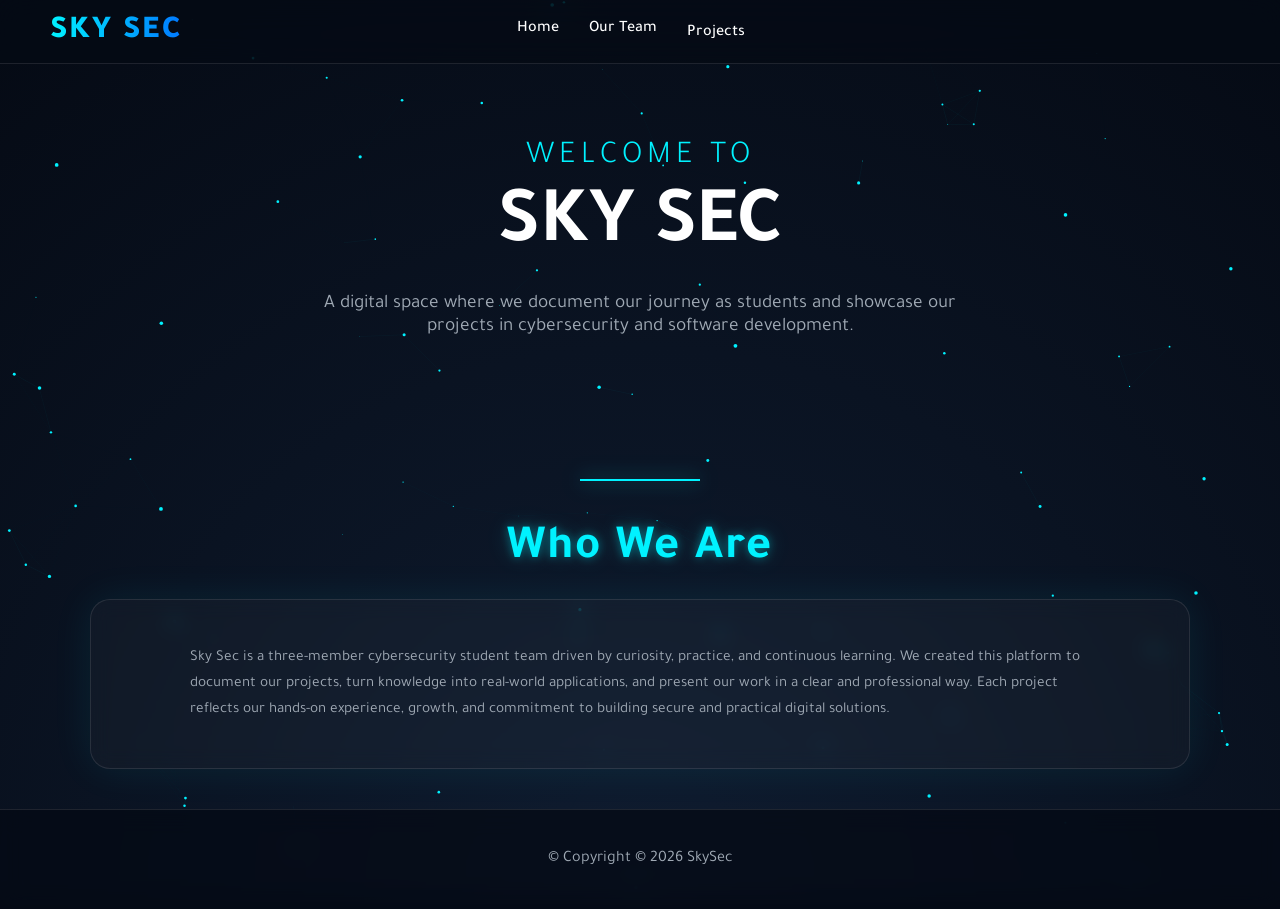
==== commit 1dce4b53: "Update index.html" ====
--- a/index.html
+++ b/index.html
@@ -3,7 +3,7 @@
 <head>
   <meta charset="UTF-8" />
   <meta name="viewport" content="width=device-width, initial-scale=1.0" />
-  <title>Sky Sec | Home</title>
+  <title>Sky Sec</title>
 
   <!-- Fonts & Libraries -->
   <link href="https://fonts.googleapis.com/css2?family=Tajawal:wght@300;400;700;900&display=swap" rel="stylesheet" />
--- a/style.css
+++ b/style.css
@@ -585,6 +585,163 @@
   margin-bottom: 14px;
 }
 
+
+/* =========================
+   Phishing ML Project Page
+========================= */
+.subtitle {
+  text-align: center;
+  font-size: 1.2rem;
+  color: var(--text-muted);
+  margin-bottom: 30px;
+}
+
+#emailText {
+  width: 100%;
+  max-width: 900px;
+  min-height: 220px;
+  margin: 20px auto;
+  display: block;
+  padding: 18px;
+
+  font-size: 1.05rem;
+  line-height: 1.7;
+
+  border-radius: 14px;
+  border: 1px solid var(--glass-border);
+
+  background: var(--glass-bg);
+  color: var(--text-main);
+  backdrop-filter: blur(12px);
+
+  resize: vertical;
+}
+
+.section-title.reveal {
+  text-align: center;
+  font-size: 3rem;
+  margin: 120px auto 20px;
+  margin-top: -20px;
+  color: var(--accent-main);
+  text-shadow: 0 0 10px rgba(0, 242, 255, 0.4), 0 0 25px rgba(0, 242, 255, 0.2);
+  letter-spacing: 2px;
+}
+
+#riskTitle {
+  font-size: 1.8rem;
+  margin-bottom: 14px;
+  font-weight: 800;
+}
+.result-card {
+  margin: 40px auto;
+  padding: 28px 34px;
+  max-width: 720px;
+  text-align: left;
+
+  border: 1px solid rgba(255,255,255,0.12);
+  border-radius: 18px;
+  backdrop-filter: blur(18px);
+  background: rgba(255, 255, 255, 0.04);
+
+  transition: 0.35s ease;
+  box-shadow: 0 0 35px rgba(0, 242, 255, 0.12);
+}
+
+.result-card.high {
+  border: 1px solid #ff4d4d;
+  background: rgba(255, 77, 77, 0.08);
+}
+
+.result-card.high:hover {
+  background: rgba(255, 77, 77, 0.2);
+  box-shadow: 0 0 35px rgba(255, 77, 77, 0.55);
+}
+
+
+.result-card.medium {
+  border: 1px solid #ffa500;
+  background: rgba(255, 165, 0, 0.08);
+}
+
+.result-card.medium:hover {
+  background: rgba(255, 165, 0, 0.18);
+  box-shadow: 0 0 30px rgba(255, 165, 0, 0.45);
+}
+
+
+.result-card.low {
+  border: 1px solid #00ff9c;
+  background: rgba(0, 255, 156, 0.08);
+}
+
+.result-card.low:hover {
+  background: rgba(0, 255, 156, 0.18);
+  box-shadow: 0 0 30px rgba(0, 255, 156, 0.45);
+}
+
+.score {
+  font-size: 1.4rem;
+  margin-top: 10px;
+}
+button {
+  display: block;
+  margin: 30px auto;
+
+  padding: 14px 42px;
+  border-radius: 30px;
+
+  background: transparent;
+  border: 2px solid var(--accent-main);
+  color: var(--accent-main);
+
+  font-size: 1.1rem;
+  font-weight: 700;
+  cursor: pointer;
+
+  transition: 0.35s ease;
+  box-shadow: 0 0 15px rgba(0, 242, 255, 0.25);
+}
+
+button:hover {
+  background: var(--accent-main);
+  color: #000;
+  box-shadow: 0 0 35px rgba(0, 242, 255, 0.7);
+  transform: translateY(-2px);
+}
+
+
+.hidden {
+  display: none;
+}
+.info-card {
+  margin-top: 22px;
+  padding: 22px 26px;
+
+  border-radius: 14px;
+  background: rgba(255,255,255,0.04);
+  border: 1px solid var(--glass-border);
+
+  backdrop-filter: blur(10px);
+}
+
+.info-card h3 {
+  color: var(--accent-main);
+  margin-bottom: 12px;
+}
+
+.info-card ul {
+  padding-left: 18px;
+}
+
+.info-card li {
+  margin-bottom: 8px;
+  color: var(--text-main);
+}
+
+
+
+
+
 /* =========================
    11) "We Are" Section (Home)
 ========================= */
@@ -607,7 +764,7 @@
    11) Footer
 ========================= */
 footer {
-  position: fixed;
+  position: relative;
   bottom: 0;
   left: 0;
 
@@ -684,4 +841,4 @@
   font-size: 1.35rem;
   line-height: 1.9;
 }
-}+}
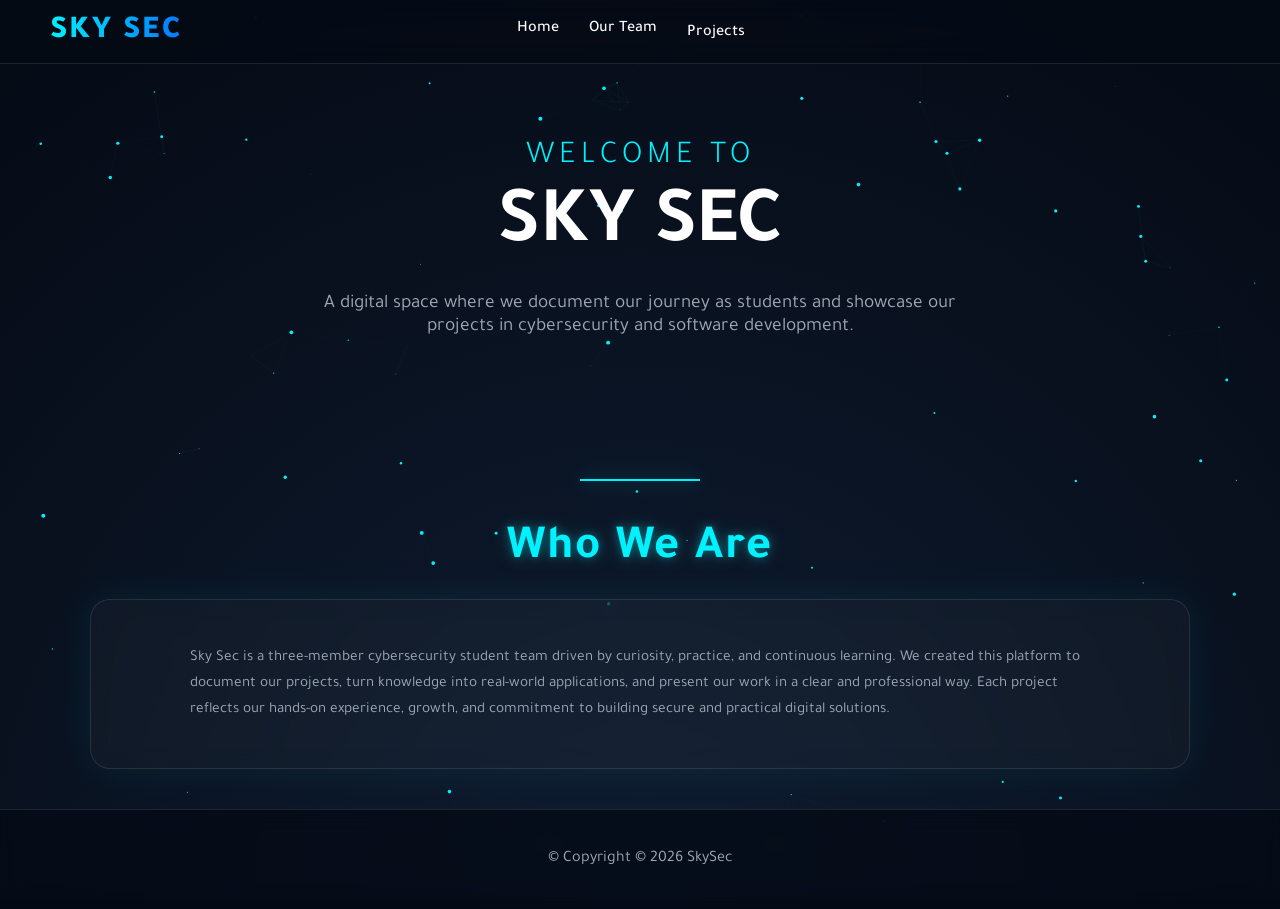
==== commit cc498042: "Update index.html" ====
--- a/index.html
+++ b/index.html
@@ -3,7 +3,7 @@
 <head>
   <meta charset="UTF-8" />
   <meta name="viewport" content="width=device-width, initial-scale=1.0" />
-  <title>Sky Sec</title>
+  <title>Sky Sec | Home</title>
 
   <!-- Fonts & Libraries -->
   <link href="https://fonts.googleapis.com/css2?family=Tajawal:wght@300;400;700;900&display=swap" rel="stylesheet" />
--- a/style.css
+++ b/style.css
@@ -831,8 +831,8 @@
   nav ul {
     gap: 18px;
   }
-  
-}
+}
+
   @media (max-width: 768px) {
   .index-summary-text {
     font-size: 1.1rem;
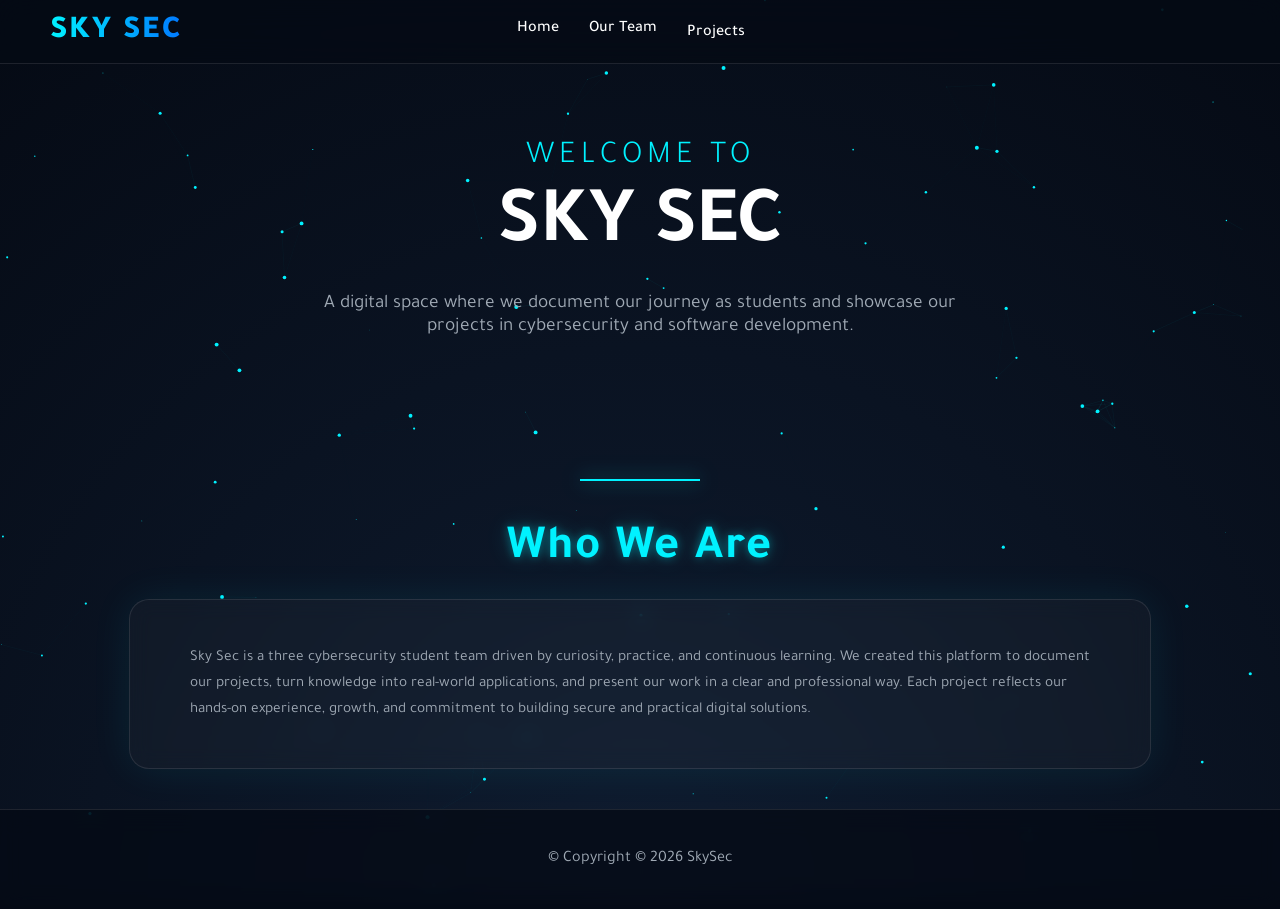
==== commit 07bfb4a2: "Update index.html" ====
--- a/index.html
+++ b/index.html
@@ -3,7 +3,7 @@
 <head>
   <meta charset="UTF-8" />
   <meta name="viewport" content="width=device-width, initial-scale=1.0" />
-  <title>Sky Sec | Home</title>
+  <title>Sky Sec</title>
 
   <!-- Fonts & Libraries -->
   <link href="https://fonts.googleapis.com/css2?family=Tajawal:wght@300;400;700;900&display=swap" rel="stylesheet" />
@@ -34,7 +34,6 @@
     </nav>
   </header>
 
-  <!-- Hero Section -->
   <section class="hero">
     <h1>
       <span>WELCOME TO</span>
@@ -46,11 +45,11 @@
   </section>
   <div class="hero-divider"></div>
   
-    <!-- Summary (Top Rectangle) -->
+    <!-- Summary  -->
          <h2 class="team-title reveal">Who We Are</h2>
     <div class="glass-card reveal about-summary">
       <p class="index-summary-text">
-     Sky Sec is a three-member cybersecurity student team driven by curiosity, practice, and continuous learning.
+     Sky Sec is a three cybersecurity student team driven by curiosity, practice, and continuous learning.
 We created this platform to document our projects, turn knowledge into real-world applications, and present our work in a clear and professional way.
 Each project reflects our hands-on experience, growth, and commitment to building secure and practical digital solutions.
       </p>
--- a/style.css
+++ b/style.css
@@ -24,10 +24,24 @@
   scroll-behavior: smooth;
 }
 
+html {
+  height: 100%;
+}
+
 body {
   background-color: var(--bg-color);
   color: var(--text-main);
   overflow-x: hidden;
+  
+  /* الحل السحري */
+  min-height: 100vh;
+  display: flex;
+  flex-direction: column;
+}
+
+/* اجعل المحتوى ياخذ كل المساحة المتبقية */
+body > *:not(header):not(footer):not(#canvas-bg) {
+  flex: 1 0 auto;
 }
 
 /* =========================
@@ -761,13 +775,88 @@
 }
 
 /* =========================
+    10) Articles Page
+========================= */
+.section-title.articles-title {
+   text-align: center;
+  font-size: 3rem;
+  margin: 120px auto 20px;
+  margin-top: -20px;
+  color: var(--accent-main);
+  text-shadow: 0 0 10px rgba(0, 242, 255, 0.4), 0 0 25px rgba(0, 242, 255, 0.2);
+  letter-spacing: 2px;
+}
+.articles-grid {
+  display: grid;
+  grid-template-columns: repeat(auto-fit, minmax(300px, 1fr));
+  gap: 30px;
+}
+.articles-card {
+  border-radius: 15px;
+  overflow: hidden;
+  position: relative;
+  height: 400px;
+  border: 1px solid var(--glass-border);
+  cursor: pointer;
+  background: rgba(255,255,255,0.02);
+  transition: 0.3s ease;
+}
+.articles-card:hover{
+  border-color: var(--accent-main);
+  box-shadow: 0 0 25px rgba(0,242,255,0.18);
+  transform: translateY(-6px);
+}
+.section-subtitle {
+  text-align: center;
+  font-size: 1.5rem;
+  color: var(--text-main);
+  margin-top: 40px;
+}
+/* =========================
+    Tutorials Page
+========================= */
+.section-title.tutorials-title {
+   text-align: center;
+  font-size: 3rem;
+  margin: 120px auto 20px;
+  margin-top: -20px;
+  color: var(--accent-main);
+  text-shadow: 0 0 10px rgba(0, 242, 255, 0.4), 0 0 25px rgba(0, 242, 255, 0.2);
+  letter-spacing: 2px;
+}
+.tutorials-grid {
+  display: grid;
+  grid-template-columns: repeat(auto-fit, minmax(300px, 1fr));
+  gap: 30px;
+}
+.tutorials-card {
+  border-radius: 15px;
+  overflow: hidden;
+  position: relative;
+  height: 400px;
+  border: 1px solid var(--glass-border);
+  cursor: pointer;
+  background: rgba(255,255,255,0.02);
+  transition: 0.3s ease;
+}
+.tutorials-card:hover{
+  border-color: var(--accent-main);
+  box-shadow: 0 0 25px rgba(0,242,255,0.18);
+  transform: translateY(-6px);
+}
+.section-subtitle {
+  text-align: center;
+  font-size: 1.5rem;
+  color: var(--text-main);
+  margin-top: 40px;
+}
+
+/* =========================
    11) Footer
 ========================= */
 footer {
-  position: relative;
-  bottom: 0;
-  left: 0;
-
+  margin-top: auto; 
+  
   width: 100%;
   height: 100px;
 
@@ -783,6 +872,8 @@
   color: var(--text-muted);
 
   z-index: 999;
+  
+  flex-shrink: 0; /* ما ينضغط */
 }
 
 
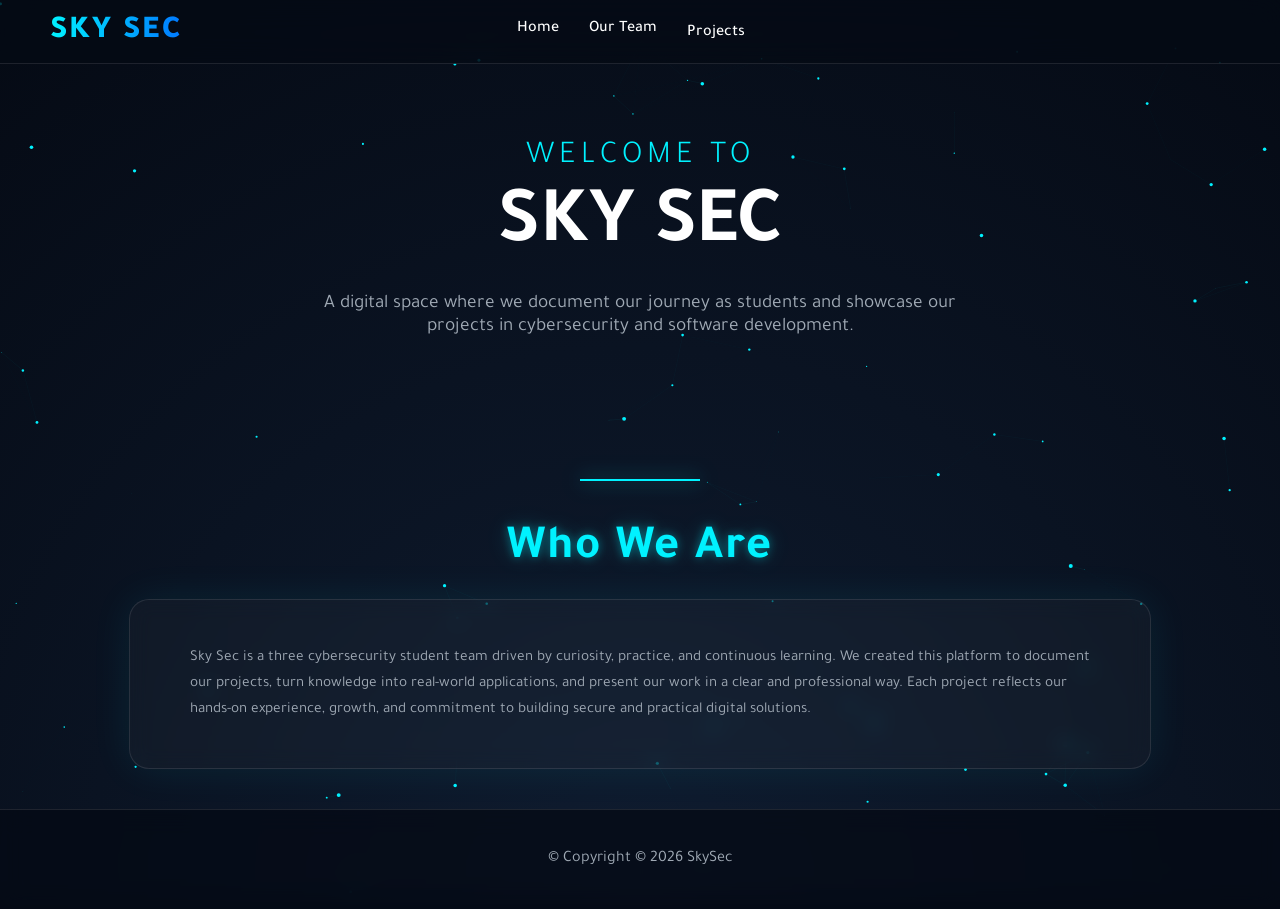
==== commit 67dcc059: "Update index.html" ====
--- a/index.html
+++ b/index.html
@@ -3,13 +3,26 @@
 <head>
   <meta charset="UTF-8" />
   <meta name="viewport" content="width=device-width, initial-scale=1.0" />
+
   <title>Sky Sec</title>
+
+  <meta name="description" content="Sky Sec is a three cybersecurity team building secure and practical digital solutions." />
+
+  <meta property="og:title" content="Sky Sec" />
+  <meta property="og:description" content="A digital space where we document our journey as students and showcase our projects in cybersecurity and software development." />
+  <meta property="og:image" content="https://skysecksa.com/images/skysec.png" />
+  <meta property="og:url" content="https://skysecksa.com" />
+  <meta property="og:type" content="website" />
+
+  <!-- Favicon -->
+  <link rel="icon" type="image/png" href="images/skysecfavicon.png" />
 
   <!-- Fonts & Libraries -->
   <link href="https://fonts.googleapis.com/css2?family=Tajawal:wght@300;400;700;900&display=swap" rel="stylesheet" />
   <link rel="stylesheet" href="https://cdnjs.cloudflare.com/ajax/libs/font-awesome/6.4.0/css/all.min.css" />
   <link rel="stylesheet" href="style.css" />
 </head>
+
 
 <body>
   <!-- Animated Background -->
--- a/style.css
+++ b/style.css
@@ -752,12 +752,8 @@
   color: var(--text-main);
 }
 
-
-
-
-
-/* =========================
-   11) "We Are" Section (Home)
+/* =========================
+   "We Are" Section (Home)
 ========================= */
 .we-are-title {
   margin-top: 120px;
@@ -775,7 +771,7 @@
 }
 
 /* =========================
-    10) Articles Page
+    Articles Page
 ========================= */
 .section-title.articles-title {
    text-align: center;
@@ -852,7 +848,7 @@
 }
 
 /* =========================
-   11) Footer
+   Footer
 ========================= */
 footer {
   margin-top: auto; 
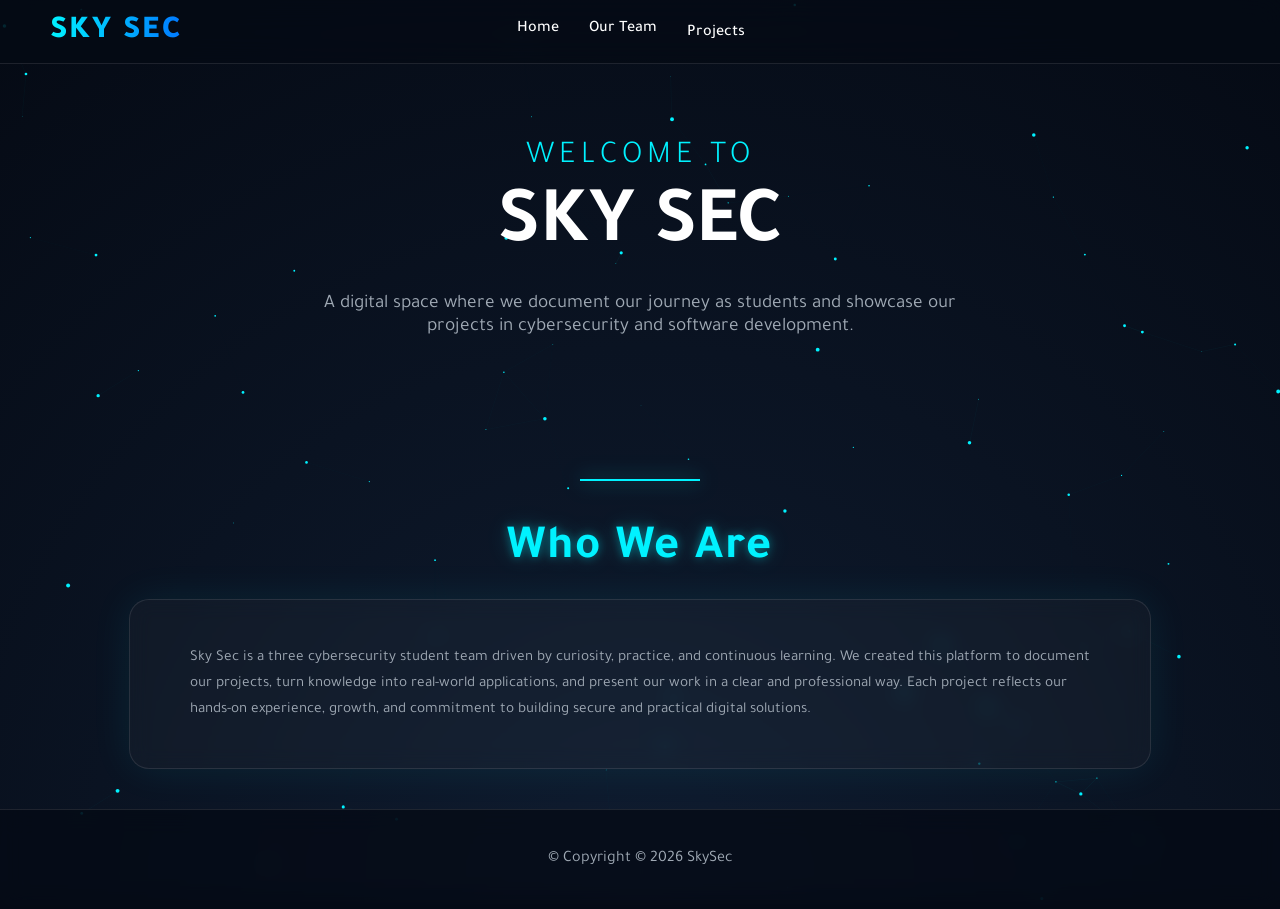
==== commit 7afff709: "Update index.html" ====
--- a/index.html
+++ b/index.html
@@ -4,10 +4,12 @@
   <meta charset="UTF-8" />
   <meta name="viewport" content="width=device-width, initial-scale=1.0" />
 
+  <!-- Title - بس Sky Sec -->
   <title>Sky Sec</title>
 
   <meta name="description" content="Sky Sec is a three cybersecurity team building secure and practical digital solutions." />
 
+  <!-- OG Image - الصورة اللي تطلع في Google وShare -->
   <meta property="og:title" content="Sky Sec" />
   <meta property="og:description" content="A digital space where we document our journey as students and showcase our projects in cybersecurity and software development." />
   <meta property="og:image" content="https://skysecksa.com/images/skysec.png" />
@@ -23,30 +25,38 @@
   <link rel="stylesheet" href="style.css" />
 </head>
 
-
 <body>
   <!-- Animated Background -->
   <canvas id="canvas-bg"></canvas>
+<div class="nav-overlay" id="navOverlay"></div>
 
   <!-- Header -->
   <header>
     <a href="index.html" class="logo">SKY SEC</a>
-    <nav>
-      <ul>
-        <li><a href="index.html">Home</a></li>
-        <li><a href="about.html">Our Team</a></li>
-        <li class="nav-dropdown">
-          <a href="#">Projects <span class="arrow">▾</span></a>
-          <ul class="dropdown-menu">
-            <li><a href="projects.html">Projects</a></li>
-            <li><a href="articles.html">Articles</a></li>
-            <li><a href="tutorials.html">Tutorials</a></li>
-          </ul>
-        </li>
-      </ul>
-    </nav>
-  </header>
 
+  <button class="hamburger" id="hamburgerBtn" aria-label="Toggle Menu">
+    <span></span>
+    <span></span>
+    <span></span>
+  </button>
+
+    <nav id="mainNav">
+    <ul>
+      <li><a href="index.html">Home</a></li>
+      <li><a href="about.html">Our Team</a></li>
+      <li class="nav-dropdown" id="projectsDropdown">
+        <a href="#" id="projectsToggle">Projects <span class="arrow">▾</span></a>
+        <ul class="dropdown-menu">
+          <li><a href="projects.html">Projects</a></li>
+          <li><a href="articles.html">Articles</a></li>
+          <li><a href="tutorials.html">Tutorials</a></li>
+        </ul>
+      </li>
+    </ul>
+  </nav>
+</header>
+
+  <!-- Hero Section -->
   <section class="hero">
     <h1>
       <span>WELCOME TO</span>
@@ -58,8 +68,8 @@
   </section>
   <div class="hero-divider"></div>
   
-    <!-- Summary  -->
-         <h2 class="team-title reveal">Who We Are</h2>
+    <!-- Summary (Top Rectangle) -->
+    <h2 class="team-title reveal">Who We Are</h2>
     <div class="glass-card reveal about-summary">
       <p class="index-summary-text">
      Sky Sec is a three cybersecurity student team driven by curiosity, practice, and continuous learning.
@@ -67,6 +77,7 @@
 Each project reflects our hands-on experience, growth, and commitment to building secure and practical digital solutions.
       </p>
     </div>
+  </div>
   <!-- Footer -->
   <footer>
     <p>&copy; Copyright © 2026 SkySec</p>
--- a/style.css
+++ b/style.css
@@ -10,7 +10,7 @@
   --glass-border: rgba(255, 255, 255, 0.1);
 
   --text-main: #ffffff;
-  --text-muted: #a0aab5; /* كان أبيض - هذا أفضل */
+  --text-muted: #a0aab5;
 }
 
 /* =========================
@@ -32,15 +32,12 @@
   background-color: var(--bg-color);
   color: var(--text-main);
   overflow-x: hidden;
-  
-  /* الحل السحري */
   min-height: 100vh;
   display: flex;
   flex-direction: column;
 }
 
-/* اجعل المحتوى ياخذ كل المساحة المتبقية */
-body > *:not(header):not(footer):not(#canvas-bg) {
+.wrapper {
   flex: 1 0 auto;
 }
 
@@ -65,16 +62,13 @@
   top: 0;
   width: 100%;
   padding: 20px 50px;
-
   display: flex;
   align-items: center;
-  justify-content: center; /* يجعل الـ nav بالوسط */
-
+  justify-content: center;
   z-index: 1000;
   background: rgba(5, 10, 20, 0.7);
   backdrop-filter: blur(15px);
   border-bottom: 1px solid var(--glass-border);
-  --header-pad: 20px; /* لتعديل التباعد بسهولة */
 }
 
 .logo {
@@ -82,11 +76,9 @@
   font-weight: 900;
   text-transform: uppercase;
   letter-spacing: 2px;
-
   background: linear-gradient(90deg, var(--accent-main), var(--accent-secondary));
   -webkit-background-clip: text;
   -webkit-text-fill-color: transparent;
-
   position: absolute;
   left: 50px;
   text-decoration: none;
@@ -121,90 +113,75 @@
 nav a:hover::after {
   width: 100%;
 }
+
 .nav-dropdown > a::after {
   display: none !important;
 }
 
 /* ===== Dropdown ===== */
-.nav-dropdown{
+.nav-dropdown {
   position: relative;
 }
-/* THE SUB-MENU */
-.dropdown-menu{
+
+.dropdown-menu {
   position: absolute;
   display: block !important;
   top: calc(100% + 20px - 1px);
-
   left: 50%;
   transform: translateX(-50%);
-
   min-width: 220px;
   padding: 8px 0;
   margin: 0;
-
   list-style: none;
-
   background: rgba(5, 10, 20, 0.7);
   backdrop-filter: blur(12px);
-
   border-radius: 0 0 14px 14px;
   border: 1px solid rgba(255,255,255,0.12);
   border-top: none;
-
-  /* THE BLUE LINE*/
   box-shadow: 0 -3px 0 var(--accent-main);
-
-  /* الإخفاء */
   opacity: 0;
   visibility: hidden;
   transform: translateX(-50%) translateY(10px);
   transition: .25s ease;
-
   z-index: 2000;
 }
 
-/* الظهور */
-.nav-dropdown:hover .dropdown-menu{
+.nav-dropdown:hover .dropdown-menu {
   opacity: 1;
   visibility: visible;
   transform: translateX(-50%) translateY(0);
 }
 
-/* عناصر القائمة — عمودية */
-.dropdown-menu li{
+.dropdown-menu li {
   display: block !important;
   width: 100% !important;
 }
 
-/* الروابط */
-.dropdown-menu li a{
+.dropdown-menu li a {
   display: block !important;
   width: 100% !important;
   padding: 12px 22px;
-
   color: #fff;
   font-size: 1rem;
   font-weight: 600;
-
   text-decoration: none;
   text-align: center;
-
   transition: .2s ease;
 }
 
-/* Hover */
-.dropdown-menu li a:hover{
+.dropdown-menu li a:hover {
   background: rgba(0,242,255,0.1);
   color: var(--accent-main);
 }
-.nav-dropdown .arrow{
+
+.nav-dropdown .arrow {
   opacity: 0;
   margin-left: 6px;
   transition: opacity .25s ease, transform .25s ease;
   transform: rotate(180deg);
 }
 
-.nav-dropdown:hover .arrow{
+.nav-dropdown:hover .arrow {
   opacity: 1;
   transform: translateY(0);
 }
@@ -220,7 +197,7 @@
   align-items: center;
   text-align: center;
   padding: 0 10px;
-  padding-top: 140px; 
+  padding-top: 140px;
   padding-bottom: 60px;
 }
 
@@ -268,6 +245,7 @@
   color: #000;
   box-shadow: 0 0 30px rgba(0, 242, 255, 0.6);
 }
+
 .index-summary-text {
   font-size: 1.3rem;
   line-height: 1.9;
@@ -293,7 +271,6 @@
   position: relative;
 }
 
-/* عشان الروابط (#about / #projects) ما تدخل تحت الهيدر */
 section[id] {
   scroll-margin-top: 120px;
 }
@@ -306,8 +283,6 @@
   font-size: 3rem;
   margin-bottom: 60px;
   position: relative;
-
-  /* إزالة أي ميل/تحويل محتمل */
   transform: none;
 }
 
@@ -340,7 +315,6 @@
   opacity: 0;
   transition: 0.4s;
   pointer-events: none;
-
 }
 
 .glass-card:hover {
@@ -394,7 +368,7 @@
 }
 
 /* =========================
-   9) About Page (Who We Are + Team)
+   9) About Page
 ========================= */
 .about-summary {
   margin-top: 0;
@@ -478,18 +452,15 @@
   object-fit: cover;
   transition: 0.5s;
   transform: scale(1.1);
-
-}
-
-/* ===== Projects Card (Image + Glass Info Under) ===== */
-.project-card{
+}
+
+.project-card {
   border-radius: 18px;
   overflow: hidden;
   border: 1px solid var(--glass-border);
   background: rgba(255,255,255,0.02);
   transition: 0.3s ease;
 }
-
 
 .project-card::before {
   content: "";
@@ -498,7 +469,7 @@
   border-radius: 18px;
   border: 2px solid var(--accent-main);
   box-shadow: 0 0 20px rgba(0, 242, 255, 0.35);
-  opacity: 0;                 /* مخفي */
+  opacity: 0;
   transition: opacity 0.4s ease;
   pointer-events: none;
   z-index: 3;
@@ -521,7 +492,8 @@
   opacity: 1;
   transform: scale(1);
 }
-.project-btn{
+
+.project-btn {
   display: inline-block;
   margin-top: 14px;
   padding: 10px 22px;
@@ -535,30 +507,30 @@
   background: rgba(0, 242, 255, 0.05);
 }
 
-.project-btn:hover{
+.project-btn:hover {
   background: var(--accent-main);
   color: #000;
   box-shadow: 0 0 20px rgba(0, 242, 255, 0.4);
 }
 
-.project-card:hover{
+.project-card:hover {
   border-color: var(--accent-main);
   box-shadow: 0 0 25px rgba(0,242,255,0.18);
   transform: translateY(-6px);
 }
-/* الصورة */
-.project-media{
+
+.project-media {
   height: 220px;
   overflow: hidden;
 }
-.project-media img{
+
+.project-media img {
   width: 100%;
   height: 100%;
   object-fit: cover;
   display: block;
   transition: transform .5s ease;
 }
-
 
 .project-media::after {
   content: "";
@@ -570,7 +542,8 @@
   transition: 0.3s ease;
   pointer-events: none;
 }
-.project-card:hover .project-media img{
+
+.project-card:hover .project-media img {
   transform: scale(1.06);
 }
 
@@ -578,12 +551,11 @@
   opacity: 1;
 }
 
-/* مربع شفاف تحت الصورة */
-.project-info{
+.project-info {
   padding: 20px;
   background: rgba(255,255,255,0.03);
   backdrop-filter: blur(12px);
-  border-top: 1px solid rgba(255,255,255,0.08); /* الخط الفاصل */
+  border-top: 1px solid rgba(255,255,255,0.08);
 }
 
 .project-info h3 {
@@ -598,7 +570,6 @@
   line-height: 1.6;
   margin-bottom: 14px;
 }
-
 
 /* =========================
    Phishing ML Project Page
@@ -617,17 +588,13 @@
   margin: 20px auto;
   display: block;
   padding: 18px;
-
   font-size: 1.05rem;
   line-height: 1.7;
-
   border-radius: 14px;
   border: 1px solid var(--glass-border);
-
   background: var(--glass-bg);
   color: var(--text-main);
   backdrop-filter: blur(12px);
-
   resize: vertical;
 }
 
@@ -646,17 +613,16 @@
   margin-bottom: 14px;
   font-weight: 800;
 }
+
 .result-card {
   margin: 40px auto;
   padding: 28px 34px;
   max-width: 720px;
   text-align: left;
-
   border: 1px solid rgba(255,255,255,0.12);
   border-radius: 18px;
   backdrop-filter: blur(18px);
   background: rgba(255, 255, 255, 0.04);
-
   transition: 0.35s ease;
   box-shadow: 0 0 35px rgba(0, 242, 255, 0.12);
 }
@@ -671,7 +637,6 @@
   box-shadow: 0 0 35px rgba(255, 77, 77, 0.55);
 }
 
-
 .result-card.medium {
   border: 1px solid #ffa500;
   background: rgba(255, 165, 0, 0.08);
@@ -682,7 +647,6 @@
   box-shadow: 0 0 30px rgba(255, 165, 0, 0.45);
 }
 
-
 .result-card.low {
   border: 1px solid #00ff9c;
   background: rgba(0, 255, 156, 0.08);
@@ -697,6 +661,8 @@
   font-size: 1.4rem;
   margin-top: 10px;
 }
+
+/*Analyze button */
 button {
   display: block;
   margin: 30px auto;
@@ -727,14 +693,13 @@
 .hidden {
   display: none;
 }
+
 .info-card {
   margin-top: 22px;
   padding: 22px 26px;
-
   border-radius: 14px;
   background: rgba(255,255,255,0.04);
   border: 1px solid var(--glass-border);
-
   backdrop-filter: blur(10px);
 }
 
@@ -763,6 +728,7 @@
   text-align: center;
   letter-spacing: 1px;
 }
+
 .we-are-sub {
   text-align: center;
   color: var(--text-muted);
@@ -771,10 +737,10 @@
 }
 
 /* =========================
-    Articles Page
+   Articles Page
 ========================= */
 .section-title.articles-title {
-   text-align: center;
+  text-align: center;
   font-size: 3rem;
   margin: 120px auto 20px;
   margin-top: -20px;
@@ -782,11 +748,13 @@
   text-shadow: 0 0 10px rgba(0, 242, 255, 0.4), 0 0 25px rgba(0, 242, 255, 0.2);
   letter-spacing: 2px;
 }
+
 .articles-grid {
   display: grid;
   grid-template-columns: repeat(auto-fit, minmax(300px, 1fr));
   gap: 30px;
 }
+
 .articles-card {
   border-radius: 15px;
   overflow: hidden;
@@ -797,22 +765,18 @@
   background: rgba(255,255,255,0.02);
   transition: 0.3s ease;
 }
-.articles-card:hover{
+
+.articles-card:hover {
   border-color: var(--accent-main);
   box-shadow: 0 0 25px rgba(0,242,255,0.18);
   transform: translateY(-6px);
 }
-.section-subtitle {
+
+/* =========================
+   Tutorials Page
+========================= */
+.section-title.tutorials-title {
   text-align: center;
-  font-size: 1.5rem;
-  color: var(--text-main);
-  margin-top: 40px;
-}
-/* =========================
-    Tutorials Page
-========================= */
-.section-title.tutorials-title {
-   text-align: center;
   font-size: 3rem;
   margin: 120px auto 20px;
   margin-top: -20px;
@@ -820,11 +784,13 @@
   text-shadow: 0 0 10px rgba(0, 242, 255, 0.4), 0 0 25px rgba(0, 242, 255, 0.2);
   letter-spacing: 2px;
 }
+
 .tutorials-grid {
   display: grid;
   grid-template-columns: repeat(auto-fit, minmax(300px, 1fr));
   gap: 30px;
 }
+
 .tutorials-card {
   border-radius: 15px;
   overflow: hidden;
@@ -835,11 +801,13 @@
   background: rgba(255,255,255,0.02);
   transition: 0.3s ease;
 }
-.tutorials-card:hover{
+
+.tutorials-card:hover {
   border-color: var(--accent-main);
   box-shadow: 0 0 25px rgba(0,242,255,0.18);
   transform: translateY(-6px);
 }
+
 .section-subtitle {
   text-align: center;
   font-size: 1.5rem;
@@ -851,30 +819,23 @@
    Footer
 ========================= */
 footer {
-  margin-top: auto; 
-  
+  margin-top: auto;
   width: 100%;
   height: 100px;
-
   display: flex;
   align-items: center;
   justify-content: center;
-
   border-top: 1px solid var(--glass-border);
   background: rgba(5, 10, 20, 0.75);
   backdrop-filter: blur(12px);
-
   font-size: 1rem;
   color: var(--text-muted);
-
   z-index: 999;
-  
-  flex-shrink: 0; /* ما ينضغط */
-}
-
-
-/* =========================
-   12) Animations + Reveal
+  flex-shrink: 0;
+}
+
+/* =========================
+   Animations + Reveal
 ========================= */
 @keyframes fadeUp {
   from { opacity: 0; transform: translateY(30px); }
@@ -893,16 +854,270 @@
 }
 
 /* =========================
-   13) Responsive (Mobile)
+   Hamburger 
+========================= */
+
+.nav-overlay {
+  display: none;
+  position: fixed;
+  top: 0;
+  left: 0;
+  width: 100%;
+  height: 100%;
+  background: rgba(0, 0, 0, 0.5);
+  z-index: 998;
+}
+
+.nav-overlay.active {
+  display: block;
+}
+
+/* hamburger */
+#hamburgerBtn {
+  display: none;
+  flex-direction: column;
+  justify-content: center;
+  align-items: center;
+  gap: 5px;
+  background: none;
+  border: none;
+  cursor: pointer;
+  padding: 10px;
+  margin: 0;
+  box-shadow: none;
+  border-radius: 0;
+  width: auto;
+}
+
+#hamburgerBtn span {
+  display: block;
+  width: 25px;
+  height: 2px;
+  background: var(--accent-main);
+  border-radius: 2px;
+  transition: 0.3s ease;
+}
+
+#hamburgerBtn.active span:nth-child(1) {
+  transform: translateY(7px) rotate(45deg);
+}
+
+#hamburgerBtn.active span:nth-child(2) {
+  opacity: 0;
+}
+
+#hamburgerBtn.active span:nth-child(3) {
+  transform: translateY(-7px) rotate(-45deg);
+}
+
+/* =========================
+   الجوال (768px )
 ========================= */
 @media (max-width: 768px) {
   header {
     padding: 15px 20px;
+    justify-content: space-between;
   }
 
   .logo {
-    left: 20px;
-    font-size: 1.6rem;
+    position: relative;
+    left: 0;
+    font-size: 1.5rem;
+  }
+
+  #hamburgerBtn {
+    display: flex;
+  }
+
+  #mainNav {
+    position: fixed;
+    top: 0;
+    right: -320px;       
+    width: 320px;       
+    height: 100vh;
+    background: linear-gradient(135deg, rgba(5, 10, 20, 0.98) 0%, rgba(15, 28, 48, 0.98) 100%);
+    backdrop-filter: blur(24px);
+    border-left: 1px solid rgba(0, 242, 255, 0.2);
+    box-shadow: -8px 0 32px rgba(0, 0, 0, 0.5);
+    z-index: 999;
+    transition: right 0.4s cubic-bezier(0.4, 0, 0.2, 1);
+    padding: 24px 0;
+    overflow-y: auto;
+    overflow-x: hidden;
+  }
+
+  #mainNav.open {
+    right: 0;
+  }
+
+  #mainNav::-webkit-scrollbar {
+    width: 6px;
+  }
+
+  #mainNav::-webkit-scrollbar-track {
+    background: rgba(255, 255, 255, 0.02);
+  }
+
+  #mainNav::-webkit-scrollbar-thumb {
+    background: rgba(0, 242, 255, 0.3);
+    border-radius: 3px;
+  }
+
+  #mainNav::-webkit-scrollbar-thumb:hover {
+    background: rgba(0, 242, 255, 0.5);
+  }
+
+  #mainNav::before {
+    content: 'Menu';
+    display: block;
+    padding: 12px 24px 20px;
+    font-size: 0.85rem;
+    font-weight: 700;
+    letter-spacing: 2px;
+    text-transform: uppercase;
+    color: var(--accent-main);
+    border-bottom: 1px solid rgba(255, 255, 255, 0.05);
+    margin-bottom: 12px;
+  }
+
+  #mainNav ul {
+    flex-direction: column;
+    gap: 4px;
+    align-items: stretch;
+    padding: 0 12px;
+  }
+
+  #mainNav ul li {
+    width: 100%;
+  }
+
+  #mainNav > ul > li > a {
+    display: flex;
+    align-items: center;
+    justify-content: space-between;
+    padding: 16px 16px;
+    font-size: 1.05rem;
+    font-weight: 600;
+    color: rgba(255, 255, 255, 0.9);
+    text-decoration: none;
+    border-radius: 12px;
+    transition: all 0.25s ease;
+    position: relative;
+  }
+
+  #mainNav > ul > li > a.active {
+    background: rgba(0, 242, 255, 0.12);
+    color: var(--accent-main);
+  }
+
+  #mainNav > ul > li > a.active::before {
+    content: '';
+    position: absolute;
+    left: 0;
+    top: 50%;
+    transform: translateY(-50%);
+    width: 4px;
+    height: 24px;
+    background: var(--accent-main);
+    border-radius: 0 4px 4px 0;
+    box-shadow: 0 0 12px rgba(0, 242, 255, 0.6);
+  }
+
+  #mainNav > ul > li > a:hover {
+    background: rgba(0, 242, 255, 0.08);
+    color: var(--accent-main);
+    padding-left: 20px;
+  }
+
+  #mainNav .nav-dropdown > a {
+    display: flex;
+    justify-content: space-between;
+    align-items: center;
+  }
+
+  #mainNav .nav-dropdown .arrow {
+    opacity: 1;
+    display: inline-block;
+    font-size: 0.7rem;
+    color: var(--text-muted);
+    transition: transform 0.3s cubic-bezier(0.4, 0, 0.2, 1), color 0.25s ease;
+    transform: rotate(0deg);
+  }
+
+  #mainNav .nav-dropdown.open .arrow {
+    transform: rotate(180deg);
+    color: var(--accent-main);
+  }
+
+  /* الـ dropdown menu */
+  #mainNav .dropdown-menu {
+    position: relative;
+    top: 0;
+    left: 0;
+    transform: none;
+    width: 100%;
+    border-radius: 10px;
+    border: 1px solid rgba(0, 242, 255, 0.15);
+    background: rgba(0, 242, 255, 0.04);
+    box-shadow: inset 0 2px 8px rgba(0, 0, 0, 0.2);
+    margin-top: 8px;
+    margin-left: 0;
+    padding: 8px;
+    max-height: 0;
+    overflow: hidden;
+    opacity: 0;
+    visibility: hidden;
+    transition: max-height 0.4s cubic-bezier(0.4, 0, 0.2, 1), 
+                opacity 0.3s ease, 
+                margin-top 0.3s ease;
+  }
+
+  #mainNav .nav-dropdown.open .dropdown-menu {
+    max-height: 250px;
+    opacity: 1;
+    visibility: visible;
+    margin-top: 12px;
+  }
+
+  #mainNav .dropdown-menu li {
+    border-bottom: none;
+  }
+
+  #mainNav .dropdown-menu li a {
+    display: block;
+    padding: 12px 16px;
+    font-size: 0.95rem;
+    font-weight: 500;
+    text-align: left;
+    border-radius: 8px;
+    color: rgba(255, 255, 255, 0.75);
+    transition: all 0.2s ease;
+    position: relative;
+    padding-left: 28px;
+  }
+
+  #mainNav .dropdown-menu li a::before {
+    content: '→';
+    position: absolute;
+    left: 12px;
+    color: var(--accent-main);
+    opacity: 0;
+    transition: opacity 0.2s ease, left 0.2s ease;
+  }
+
+  #mainNav .dropdown-menu li a:hover::before {
+    opacity: 1;
+    left: 10px;
+  }
+
+  #mainNav .dropdown-menu li a:hover {
+    background: rgba(0, 242, 255, 0.12);
+    color: var(--accent-main);
+    padding-left: 32px;
+  }
+
+  #mainNav .dropdown-menu li + li {
+    margin-top: 4px;
   }
 
   .hero h1 {
@@ -915,17 +1130,12 @@
     font-size: 2.2rem;
   }
 
-  nav ul {
-    gap: 18px;
-  }
-}
-
-  @media (max-width: 768px) {
   .index-summary-text {
     font-size: 1.1rem;
   }
-  .glass-card .index-summary-text {
-  font-size: 1.35rem;
-  line-height: 1.9;
-}
-}
+
+  footer {
+    height: 80px;
+    font-size: 0.9rem;
+  }
+}
